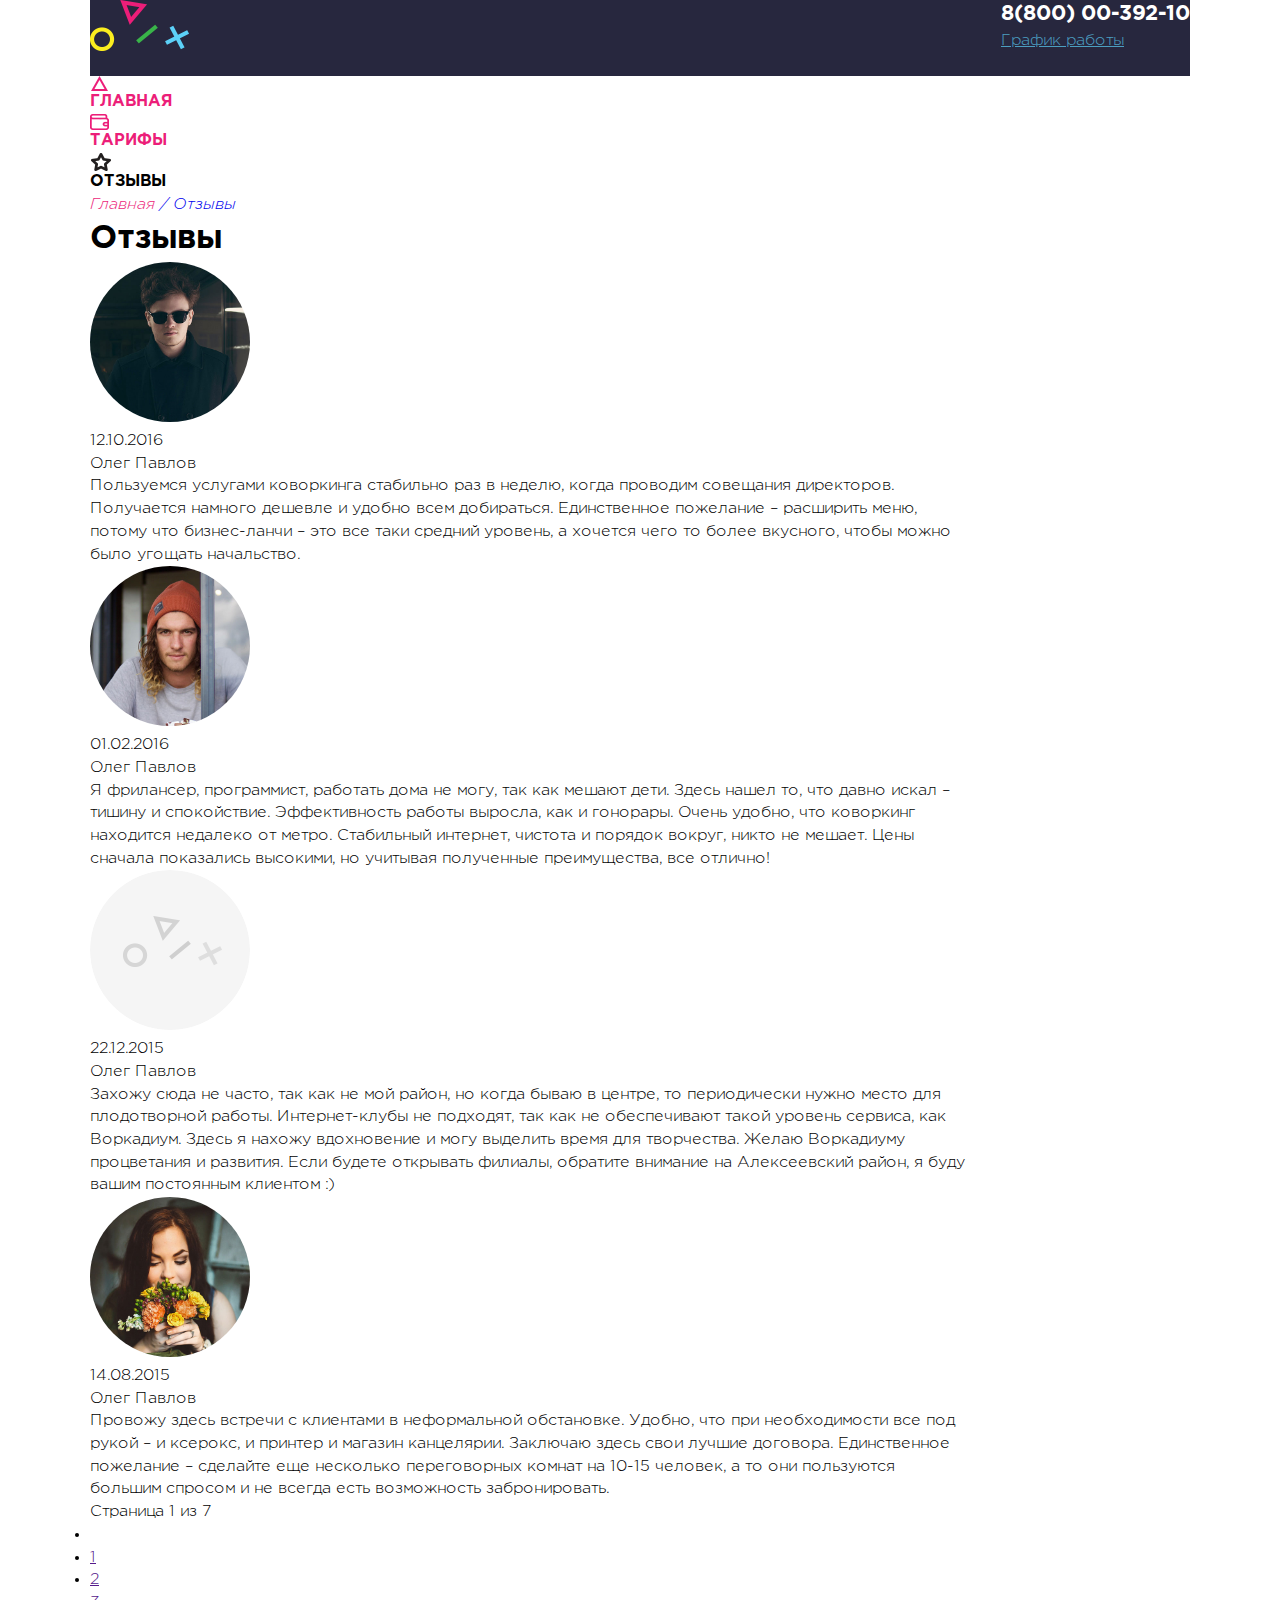
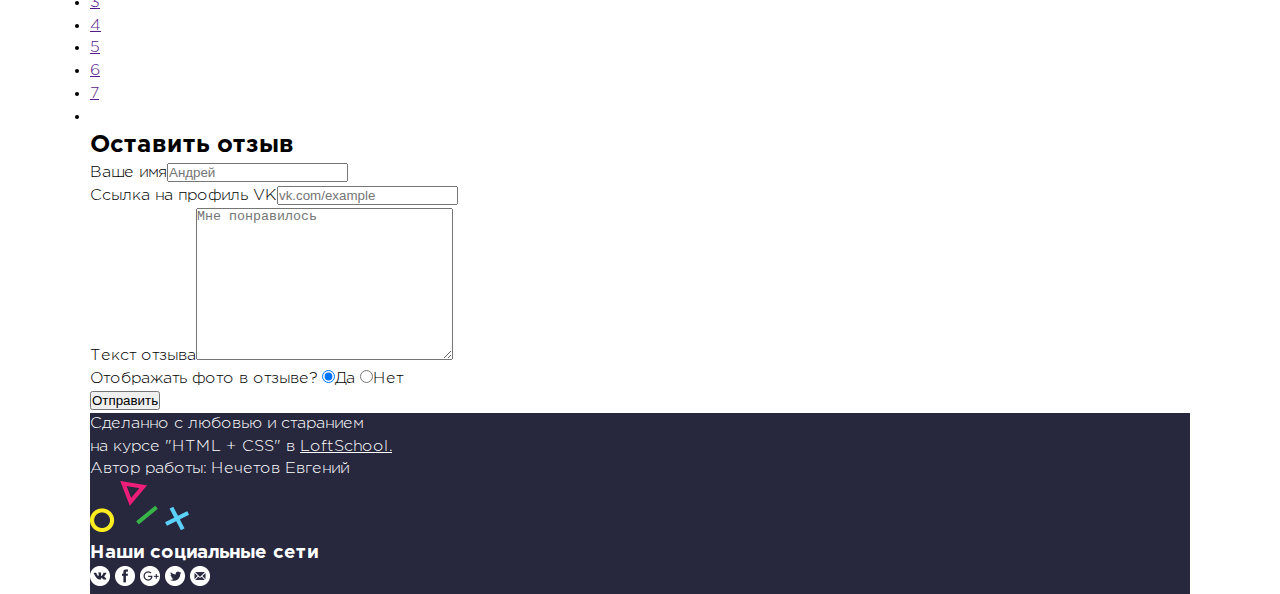
==== comments.html @ 78c0f63a "Editing big1" ====
<!DOCTYPE html>
<html lang="en">
<head>
    <meta charset="UTF-8">
    <title>Отзывы</title>
    <link rel="stylesheet" href="css/main.css">
</head>
<body>
    <div class="wrapper">

        <!-- header -->
        <header class="header">
            <div class="container">
                <img src="img/logo/logo_fig.png" alt="" class="logo">
                <div class="contacts">
                    <a href="tel:88000039210" class="contacts__phone">8(800) 00-392-10</a><br>
                    <a href="#" class="contacts__schedule">График работы</a>
                </div>
            </div>
        </header>
        <section class="page">
            <div class="container">

                <!-- menu -->
                <aside class="sidebar">
                    <nav class="menu">
                        <ul class="nav-menu">
                            <li class="nav-menu__item">
                                <a href="workadium.html" class="nav-menu__link">
                                    <div class="nav-menu__icon nav-menu__icon-main"></div>
                                    <div class="nav-menu__text">Главная</div>
                                </a>
                            </li>
                            <li class="nav-menu__item">
                                <a href="" class="nav-menu__link">
                                    <div class="nav-menu__icon nav-menu__icon-wallet"></div>
                                    <div class="nav-menu__text">Тарифы</div>
                                </a>
                            </li>
                            <li class="nav-menu__item">
                                <a href="comments.html" class="nav-menu__link">
                                    <div class="nav-menu__icon nav-menu__icon-feed activ"></div>
                                    <div class="nav-menu__text activ">Отзывы</div>
                                </a>
                            </li>
                        </ul>
                    </nav>
                </aside>

                <!-- main-page-content -->
                <main class="main-content">
                    <div class="main-content__other">
                        <ul class="main-content__nav">
                            <li class="main-content__list">
                                <a href="workadium.html" class="main-content__link activ">Главная</a>
                            </li>
                            <li class="main-content__list">
                                <a href="comments.html" class="main-content__link">/ Отзывы</a>
                            </li>
                        </ul>
                    </div>
                    <div class="main-content__user">
                        <h1 class="main-content__main">Отзывы</h1>
                        <ul class="main-content__user-nav">
                            <li class="main-content__user-list">
                                <div class="main-content__pic">
                                    <img src="img/feeds/user_1.jpg" alt="">
                                    <div class="main-content__text">
                                        <time datetime="2016-10-12">12.10.2016</time>
                                        <p class="user-name">Олег Павлов</p>
                                        <p class="text">Пользуемся услугами коворкинга стабильно раз в неделю, когда проводим совещания директоров. Получается намного дешевле и удобно всем добираться. Единственное пожелание – расширить меню, потому что бизнес-ланчи – это все таки средний уровень, а хочется чего то более вкусного, чтобы можно было угощать начальство.</p>
                                    </div>
                                </div>
                            </li>
                            <li class="main-content__user-list">
                                <div class="main-content__pic">
                                    <img src="img/feeds/user_2.jpg" alt="">
                                    <div class="main-content__text">
                                        <time datetime="2016-02-01">01.02.2016</time>
                                        <p class="user-name">Олег Павлов</p>
                                        <p class="text">Я фрилансер, программист, работать дома не могу, так как мешают дети. Здесь нашел то, что давно искал – тишину и спокойствие. Эффективность работы выросла, как и гонорары. Очень удобно, что коворкинг находится недалеко от метро. Стабильный интернет, чистота и порядок вокруг, никто не мешает. Цены сначала показались высокими, но учитывая полученные преимущества, все отлично!</p>
                                    </div>
                                </div>
                            </li>
                            <li class="main-content__user-list">
                                <div class="main-content__pic">
                                    <img src="img/feeds/user_no.png" alt="">
                                    <div class="main-content__text">
                                        <time datetime="2015-12-22">22.12.2015</time>
                                        <p class="user-name">Олег Павлов</p>
                                        <p class="text">Захожу сюда не часто, так как не мой район, но когда бываю в центре, то периодически нужно место для плодотворной работы. Интернет-клубы не подходят, так как не обеспечивают такой уровень сервиса, как Воркадиум. Здесь я нахожу вдохновение и могу выделить время для творчества. Желаю Воркадиуму процветания и развития. Если будете открывать филиалы, обратите внимание на Алексеевский район, я буду вашим постоянным клиентом :)</p>
                                    </div>
                                </div>
                            </li>
                            <li class="main-content__user-list">
                                <div class="main-content__pic">
                                    <img src="img/feeds/user_3.jpg" alt="">
                                    <div class="main-content__text">
                                        <time datetime="2015-08-14">14.08.2015</time>
                                        <p class="user-name">Олег Павлов</p>
                                        <p class="text">Провожу здесь встречи с клиентами в неформальной обстановке. Удобно, что при необходимости все под рукой – и ксерокс, и принтер и магазин канцелярии. Заключаю здесь свои лучшие договора. Единственное пожелание – сделайте еще несколько переговорных комнат на 10-15 человек, а то они пользуются большим спросом и не всегда есть возможность забронировать.</p>
                                    </div>
                                </div>
                            </li>
                        </ul>
                    </div>
                    <div class="main-pages">
                        <span class="main-pages__number">Страница 1 из 7</span>
                        <ul class="main-pages__nav">
                            <li class="main-pages__list">
                                <a class="main-pages__link" href=""></a>
                            </li>
                            <li>
                                <a class="main-pages__link" href="">1</a>
                            </li>
                            <li>
                                <a class="main-pages__link" href="">2</a>
                            </li>
                            <li>
                                <a class="main-pages__link" href="">3</a>
                            </li>
                            <li>
                                <a class="main-pages__link" href="">4</a>
                            </li>
                            <li>
                                <a class="main-pages__link" href="">5</a>
                            </li>
                            <li>
                                <a class="main-pages__link" href="">6</a>
                            </li>
                            <li>
                                <a class="main-pages__link" href="">7</a>
                            </li>
                            <li>
                                <a class="main-pages__link" href=""></a>
                            </li>
                        </ul>
                    </div>
                    <form class="form" action="" method="get">
                        <h2 class="form-review">Оставить отзыв</h2>
                        <div class="form-input">
                            <div class="form-name">
                                <label>Ваше имя<input class="input" type="text" name="name" value="" placeholder="Андрей" required=""></label>
                            </div>
                            <div class="form-link">
                                <label>Ссылка на профиль VK<input class="input" type="text" name="link" value="" placeholder="vk.com/example" required=""></label>
                            </div>
                        </div>


                        <label>Текст отзыва<textarea name="" id="" cols="30" rows="10" placeholder="Мне понравилось" required=""></textarea></label>
                        <div class="form-foto">
                            <span>Отображать фото в отзыве?</span>
                            <label><input type="radio" name="photo" value="1" checked=""><span class="label_radio">Да</span></label>
                            <label><input type="radio" name="photo" value="0"><span class="label_radio">Нет</span></label>
                        </div>
                        <button class="form-button" type="submit">Отправить</button>
                    </form>
                </main>
            </div>
        </section>
        <footer class="footer">
            <div class="container">
                <div class="footer-left">
                    Сделанно с любовью и старанием<br>
                    на курсе "HTML + CSS" в
                    <a href="https://loftschool.com/" class="footer-left__link">LoftSchool.</a><br>
                    Автор работы: <strong class="footer-left__autor">Нечетов Евгений</strong>
                </div>
                <div class="footer-logo">
                    <a href="" class="footer-logo__link">
                        <img src="img/logo/logo_fig.png" alt="" class="logo">
                    </a>
                </div>
                <div class="footer-right">
                    <h3 class="footer-right__social">Наши социальные сети</h3>
                    <ul class="footer-right__menu">
                        <li class="footer-right__link">
                            <img src="img/icons/vk.png" alt="">
                        </li>
                        <li class="footer-right__link">
                            <img src="img/icons/facebook.png" alt="">
                        </li>
                        <li class="footer-right__link">
                            <img src="img/icons/google.png" alt="">
                        </li>
                        <li class="footer-right__link">
                            <img src="img/icons/twitter.png" alt="">
                        </li>
                        <li class="footer-right__link">
                            <img src="img/icons/mail.png" alt="">
                        </li>
                    </ul>
                </div>
            </div>
        </footer>

    </div>
</body>
</html>
---- css/main.css ----
@font-face {
  font-family: 'Gotham';
  src: url('../fonts/GothamPro-Bold.woff') format('woff');
  font-weight: bold;
  font-style: normal;
}

@font-face {
  font-family: 'Gotham';
  src: url('../fonts/GothamPro-Light.woff') format('woff');
  font-weight: 300;
  font-style: normal;
}

@font-face {
  font-family: 'Gotham';
  src: url('../fonts/GothamPro-LightItalic.woff') format('woff');
  font-weight: 300;
  font-style: italic;
}

* {
  margin: 0;
  padding: 0;
}

body {
  font-family: 'Gotham';
  font-weight: 300;
  line-height: 1.42;
}

.clearfix::after {
    content: "";
    display: table;
    clear: both;
}

.wrapper {
  position: relative;
}

.container {
    width: 1100px;
    margin: 0 auto;
}

/*index.html*/
.wrapper-intro {
  background: url('../img/bg/bg-main.jpg') no-repeat;
  background-size: cover;
  position:fixed;
  top:0;
  left:0; 
  width:100%;
  height:100%;
}

.wrapper-intro__logo {
  width: 200px;
  height: 130px;
  padding-top: 350px;
  margin: 0 auto;
  text-align: center;
}

.wrapper-intro__button {
  text-align: center;
	width: 200px;
	margin: 0 auto;
}

.wrapper-intro__link {
  position: relative;
	top: 30px;
	display:block;
  padding-top: 15px;
	width: 182px;
	height: 30px;
	border: 5px solid #ec1e79;
	margin: 0px auto;
	font-weight: bold;
	font-size: 14px;
  text-decoration: none;
	text-transform: uppercase;
	color: #ec1e79;
}

.wrapper-intro__link:hover {
  background-color: #ec1e79;
	color: white;
}

/*Main page*/

/*header*/

.header {
    width: 1100px;
    height: 76px;
    margin: 0 auto;
    background: #27273e;
}

.contacts {
    float: right;
}

.contacts__phone {
    font-weight: bold;
    color: white;
    font-size: 21px;
    text-decoration: none;
}

.contacts__schedule {
  color: #5dd1f8;
  opacity: .7;
}

/*main*/

/****Sidebar****/

.sidebar {
  width: 200px;
}

.nav-menu {
  list-style: none;
}

.nav-menu__link {
  text-decoration: none;
}

.nav-menu__link:hover .nav-menu__icon-main {
  background-image: url('../img/icons/main_icon_black.png');
}

.nav-menu__link:hover .nav-menu__icon-wallet {
  background-image: url('../img/icons/wallet_icon_black.png');
}

.nav-menu__link:hover .nav-menu__icon-feed {
  background-image: url('../img/icons/feed_icon_black.png');
}

.nav-menu__icon-main {
  background: url('../img/icons/main_icon_red.png') 50% 50% no-repeat;
  width: 18px;
  height: 15px;
}

.nav-menu__icon-wallet {
  background: url('../img/icons/wallet_icon_red.png') 50% 50% no-repeat;
  width: 19px;
  height: 16px;
}

.nav-menu__icon-feed {
  background: url('../img/icons/feed_icon_red.png') 50% 50% no-repeat;
  width: 21px;
  height: 19px;
}

.nav-menu__icon-main.activ {
  background: url('../img/icons/main_icon_black.png') 50% 50% no-repeat;
  width: 18px;
  height: 15px;
}

.nav-menu__icon-feed.activ {
  background: url('../img/icons/feed_icon_black.png') 50% 50% no-repeat;
  width: 21px;
  height: 19px;
}

.nav-menu__link:hover .nav-menu__text {
  color: #221f1f;
}


.nav-menu__text {
  color: #ec1e79;
  text-transform: uppercase;
  font-weight: bold;
}

.activ {
  color: black;
}

/*main content*/

.main-content {
  width: 880px;
}

.page-image {
  display: inline-block;
  position: relative;
  width: 878px;
  height: 354px;
  background: url('../img/bg/bg1.jpg');
  transition: all .5s;
}

.page-image:before {
  content: '';
  display: block;      
  position: absolute;
  top:0;
  left:0;
  right:0;
  bottom: 0;
  background: url('../img/bg/bg1.jpg');
  opacity: 0;
  transition: all .5s;
}

.page--luminosity {
  background-color: #5dd1f8;
  background-blend-mode: luminosity;
  }

.page--before:hover:before {
  opacity: 1;
  }

/*footer*/

.footer {
    height: 100%;
    width: 1100px;
    margin: 0 auto;
    background: #27273e;
    color: #ffffff;
}

.footer-left__link {
    color: #ffffff;
}

.footer-right__link {
  display: inline;
}


/*Comments page*/

.main-content__list {
  display: inline;
}

.main-content__link {
  text-decoration: none;
  font-style: italic;
}

.main-content__link.activ {
  color: #ec1e79;
}

.main-content__pic > img {
  width: 160px;
  height: 160px;
  border-radius: 50%;
  overflow: hidden;
}

.text-input:focus {
  border: 2px solid red;
  outline: none;
}

.main-content__user-list {
  list-style: none;
}

.main-pages__nav {
  display: inline;
}
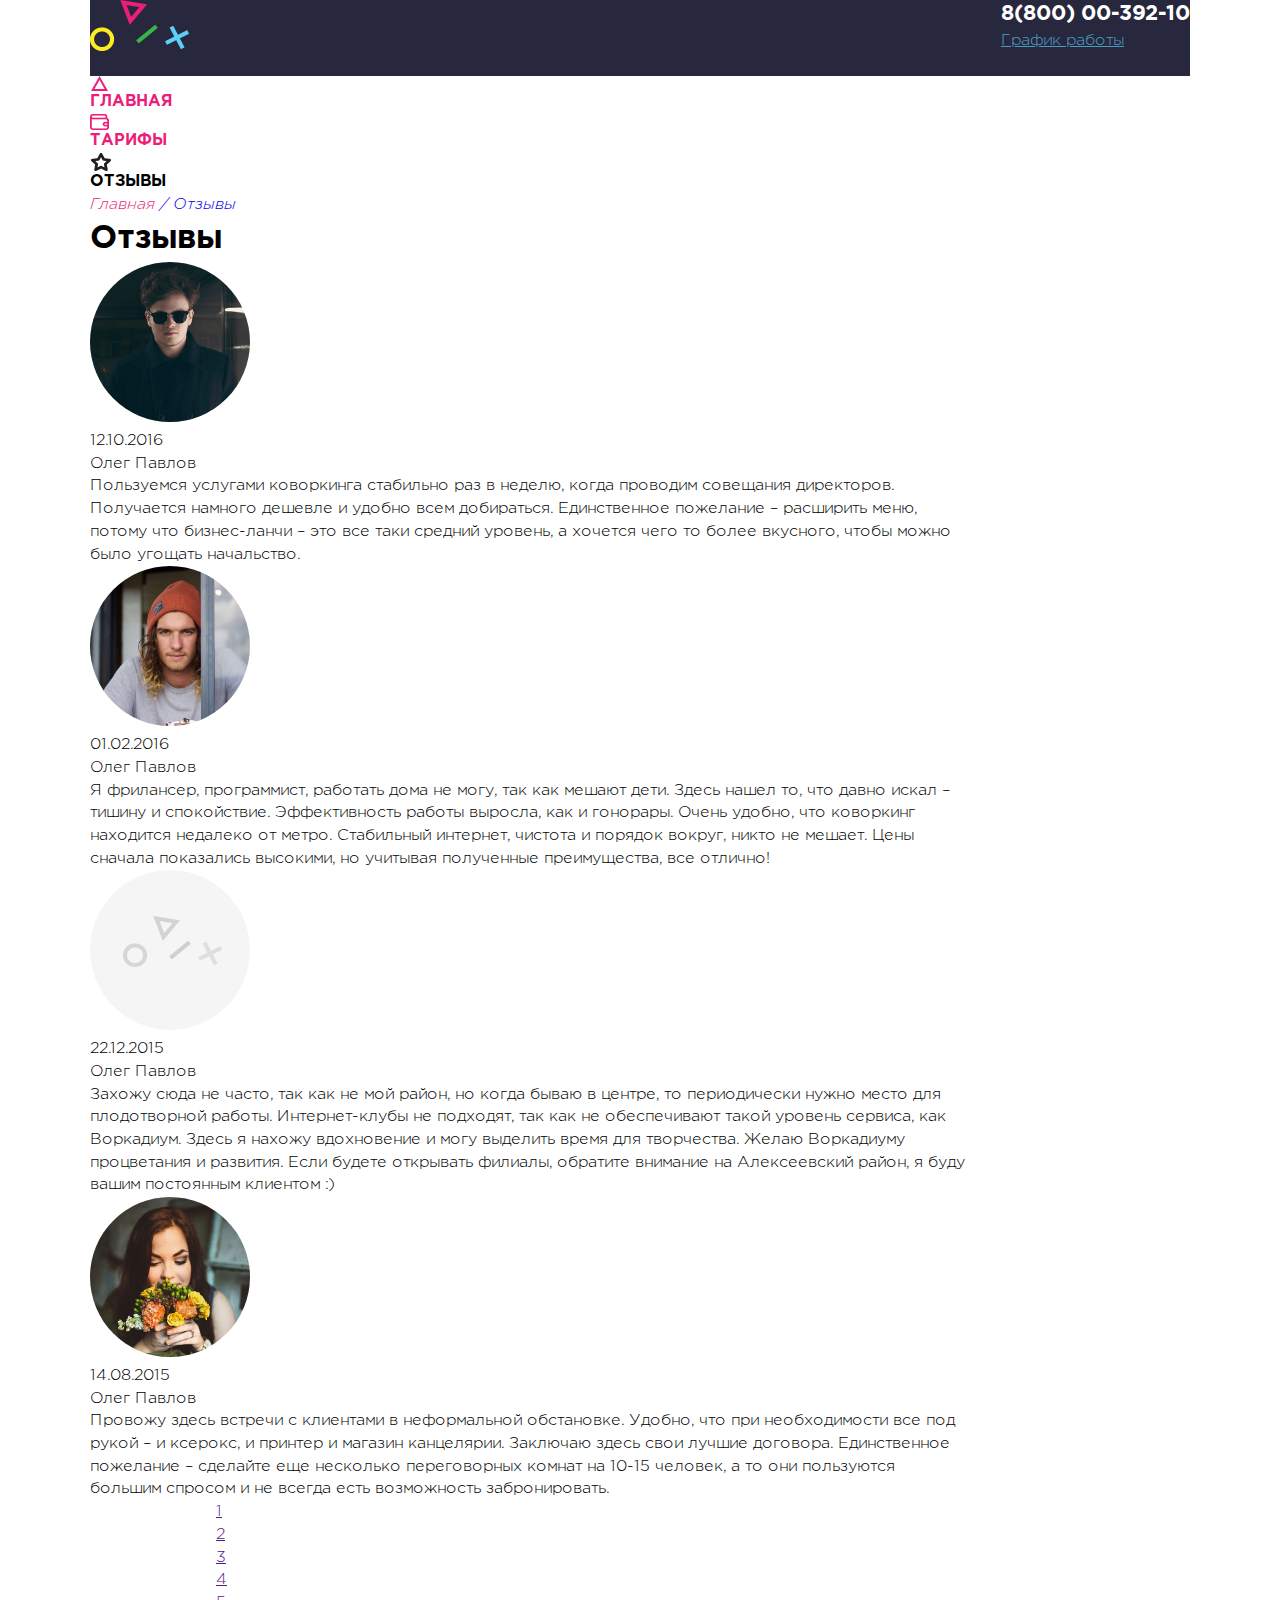
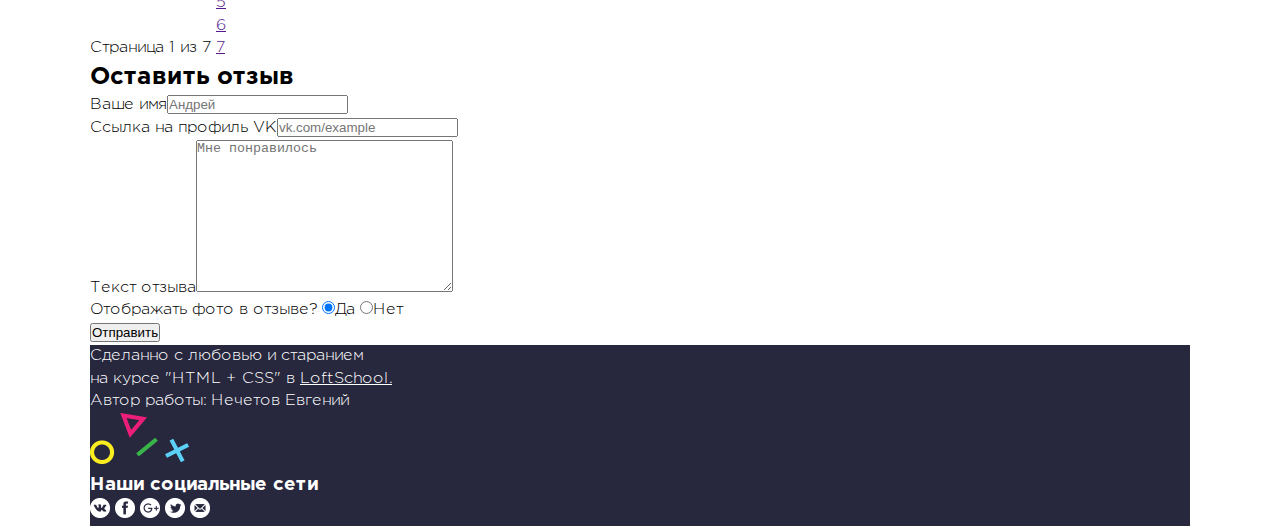
==== commit ea634f7a: "Editing big2" ====
--- a/comments.html
+++ b/comments.html
@@ -171,24 +171,34 @@
                     <a href="" class="footer-logo__link">
                         <img src="img/logo/logo_fig.png" alt="" class="logo">
                     </a>
-                </div>
+                </div> 
                 <div class="footer-right">
                     <h3 class="footer-right__social">Наши социальные сети</h3>
                     <ul class="footer-right__menu">
                         <li class="footer-right__link">
-                            <img src="img/icons/vk.png" alt="">
-                        </li>
-                        <li class="footer-right__link">
-                            <img src="img/icons/facebook.png" alt="">
-                        </li>
-                        <li class="footer-right__link">
-                            <img src="img/icons/google.png" alt="">
-                        </li>
-                        <li class="footer-right__link">
-                            <img src="img/icons/twitter.png" alt="">
-                        </li>
-                        <li class="footer-right__link">
-                            <img src="img/icons/mail.png" alt="">
+                            <a href="" class="footer-social__link">
+                                <div class="footer-social__icon footer-right__vk"></div>
+                            </a>
+                        </li>
+                        <li class="footer-right__link">
+                            <a href="" class="footer-social__link">
+                                <div class="footer-social__icon footer-right__facebook"></div>
+                            </a>
+                        </li>
+                        <li class="footer-right__link">
+                            <a href="" class="footer-social__link">
+                                <div  class="footer-social__icon footer-right__google"></div>
+                            </a>
+                        </li>
+                        <li class="footer-right__link">
+                            <a href="" class="footer-social__link">
+                                <div class="footer-social__icon footer-right__twitter"></div>
+                            </a>
+                        </li>
+                        <li class="footer-right__link">
+                            <a href="" class="footer-social__link">
+                                <div class="footer-social__icon footer-right__mail"></div>
+                            </a>
                         </li>
                     </ul>
                 </div>
--- a/css/main.css
+++ b/css/main.css
@@ -231,20 +231,76 @@
 /*footer*/
 
 .footer {
-    height: 100%;
-    width: 1100px;
-    margin: 0 auto;
-    background: #27273e;
-    color: #ffffff;
+  height: 100%;
+  width: 1100px;
+  margin: 0 auto;
+  background: #27273e;
+  color: #ffffff;
+}
+
+.footer-right__menu {
+  list-style: none;
 }
 
 .footer-left__link {
-    color: #ffffff;
+  color: #ffffff;
 }
 
 .footer-right__link {
+  display: inline-block;
+}
+
+.footer-social__link {
   display: inline;
 }
+
+.footer-social__icon {
+  background-position: 50% 50%;
+	background-repeat: no-repeat;
+	width: 20px;
+	height: 20px;
+}
+
+.footer-right__vk {
+  background: url('../img/icons/vk.png');
+}
+
+.footer-right__facebook {
+  background: url('../img/icons/facebook.png');
+}
+
+.footer-right__google {
+  background: url('../img/icons/google.png');
+}
+
+.footer-right__twitter {
+  background: url('../img/icons/twitter.png');
+}
+
+.footer-right__mail {
+  background: url('../img/icons/mail.png');
+}
+
+.footer-right__vk:hover.footer-social__icon {
+  background-image: url('../img/icons/vk_red.png');
+}
+
+.footer-right__facebook:hover.footer-social__icon {
+  background-image: url('../img/icons/facebook_red.png');
+}
+
+.footer-right__google:hover.footer-social__icon {
+  background-image: url('../img/icons/google_red.png');
+}
+
+.footer-right__twitter:hover.footer-social__icon {
+  background-image: url('../img/icons/twitter_red.png');
+}
+
+.footer-right__mail:hover.footer-social__icon {
+  background-image: url('../img/icons/mail_red.png');
+}
+
 
 
 /*Comments page*/
@@ -278,6 +334,16 @@
   list-style: none;
 }
 
+.main-pages__number {
+  display: inline-block;
+}
+
 .main-pages__nav {
+  list-style: none;
+  display: inline-block;
+}
+
+.main-pages__list {
   display: inline;
 }
+
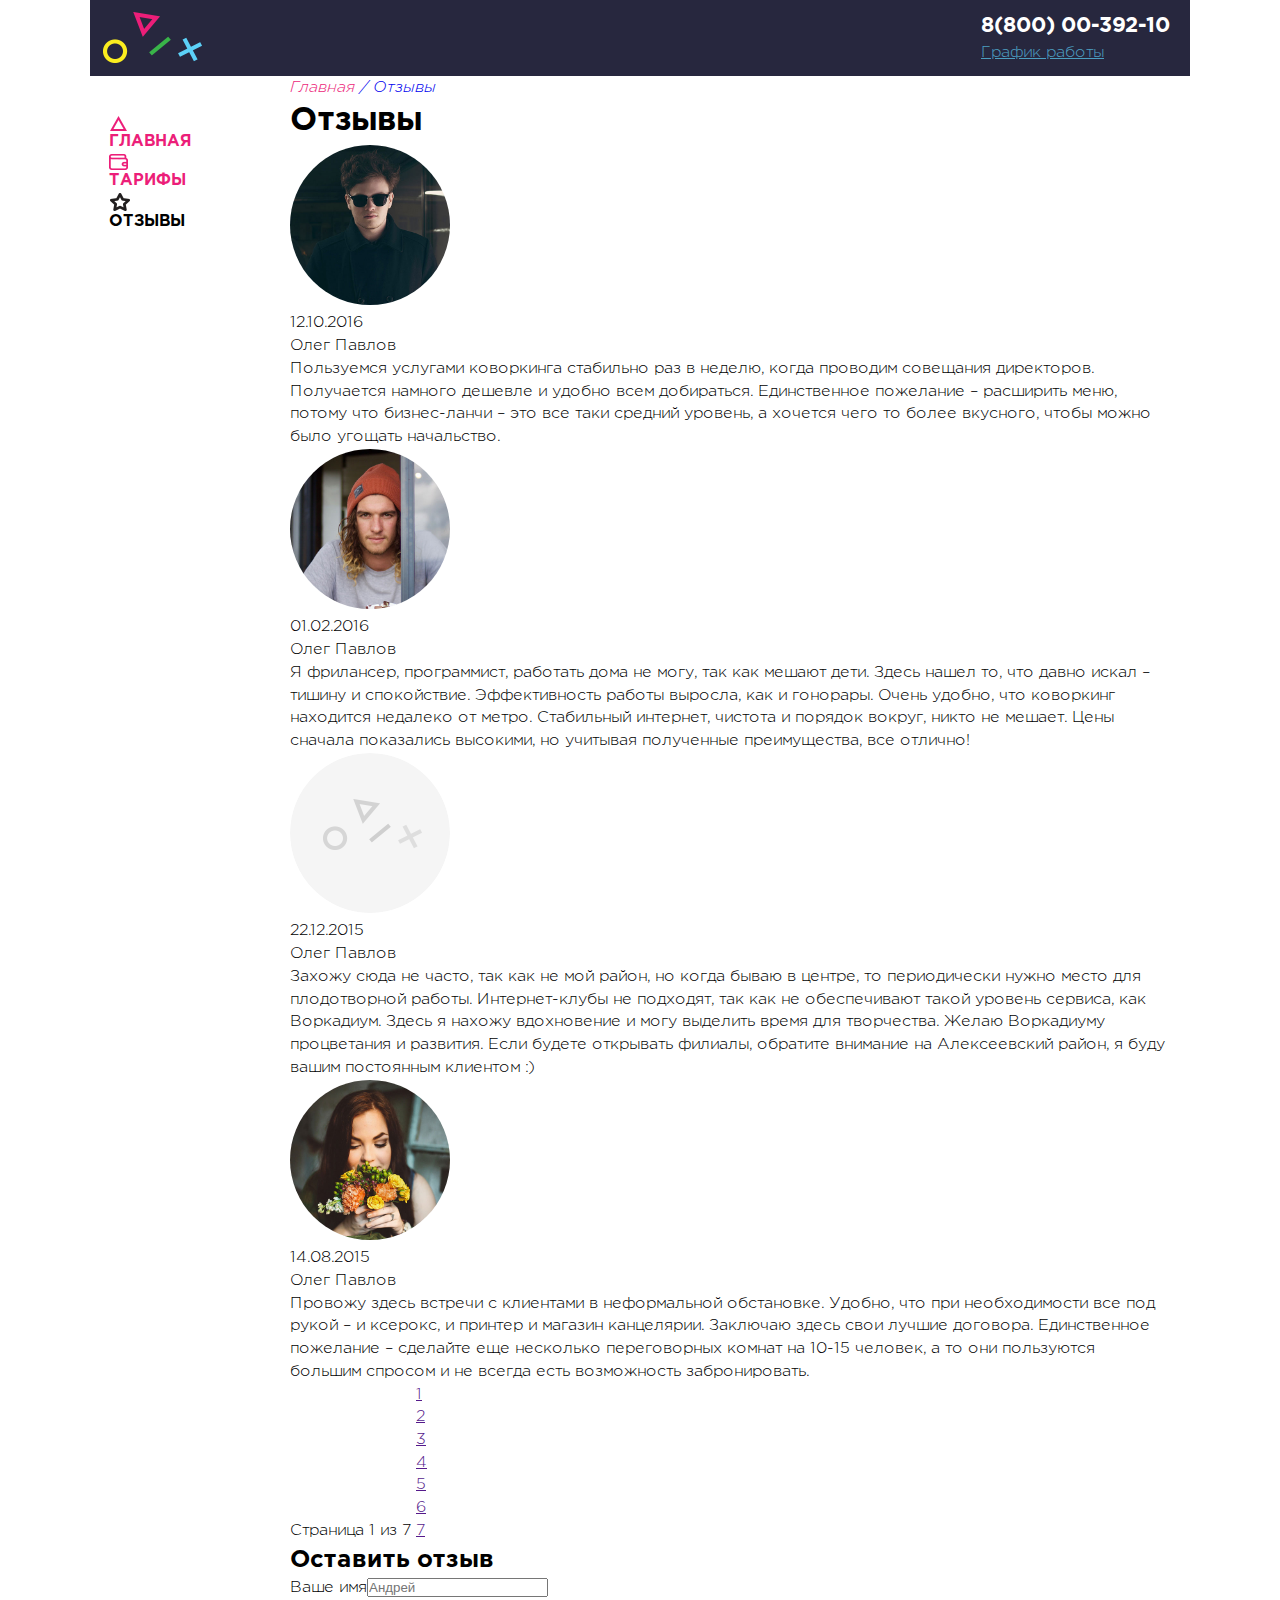
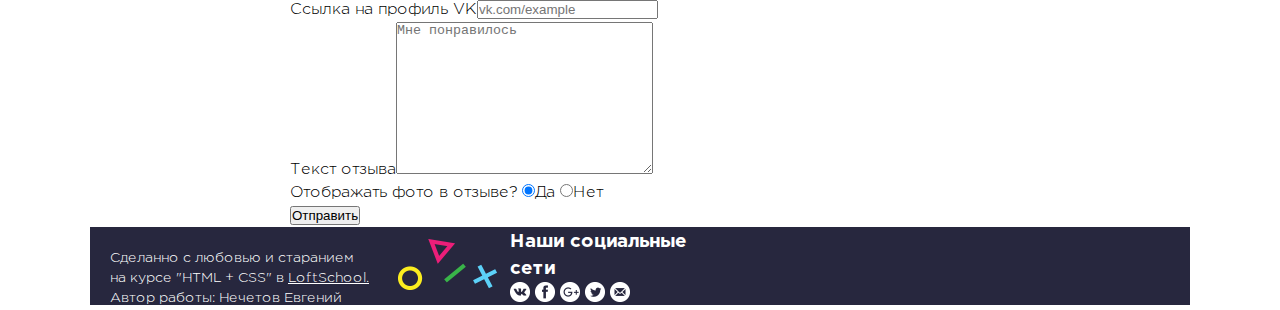
==== commit dfa08970: "Editing big3" ====
--- a/comments.html
+++ b/comments.html
@@ -9,7 +9,7 @@
     <div class="wrapper">
 
         <!-- header -->
-        <header class="header">
+        <header class="header clearfix">
             <div class="container">
                 <img src="img/logo/logo_fig.png" alt="" class="logo">
                 <div class="contacts">
@@ -18,7 +18,7 @@
                 </div>
             </div>
         </header>
-        <section class="page">
+        <section class="page clearfix">
             <div class="container">
 
                 <!-- menu -->
@@ -159,7 +159,7 @@
                 </main>
             </div>
         </section>
-        <footer class="footer">
+        <footer class="footer clerfix">
             <div class="container">
                 <div class="footer-left">
                     Сделанно с любовью и старанием<br>
--- a/css/main.css
+++ b/css/main.css
@@ -102,6 +102,14 @@
     background: #27273e;
 }
 
+.logo {
+  margin: 12px 13px 12px 13px;
+}
+
+.contacts {
+  margin: 12px 20px 12px 20px;
+}
+
 .contacts {
     float: right;
 }
@@ -123,7 +131,10 @@
 /****Sidebar****/
 
 .sidebar {
-  width: 200px;
+  width: 150px;
+  float: left;
+  margin-left: 19px;
+  margin-top: 40px;
 }
 
 .nav-menu {
@@ -195,6 +206,8 @@
 
 .main-content {
   width: 880px;
+  float: right;
+  margin-right: 20px;
 }
 
 .page-image {
@@ -224,18 +237,55 @@
   background-blend-mode: luminosity;
   }
 
+.page-text {
+  width: 700px;
+}
+
+.page-text__list {
+  padding-left: 35px;
+}
+
 .page--before:hover:before {
   opacity: 1;
   }
 
+/*---Partners---*/
+
+.partners {
+  display: inline-block;
+}
+
+.partners__item {
+  list-style: none;
+  display: inline-block;
+  width: 230px;
+}
+
 /*footer*/
 
 .footer {
-  height: 100%;
+  height: 78px;
   width: 1100px;
   margin: 0 auto;
   background: #27273e;
   color: #ffffff;
+}
+
+.footer-left {
+  width: 270px;
+  display: inline-block;
+  font-size: 14px;
+  margin-left: 20px;
+}
+
+.footer-logo {
+  width: 120px;
+  display: inline-block;
+}
+
+.footer-right {
+  width: 200px;
+  display: inline-block;
 }
 
 .footer-right__menu {
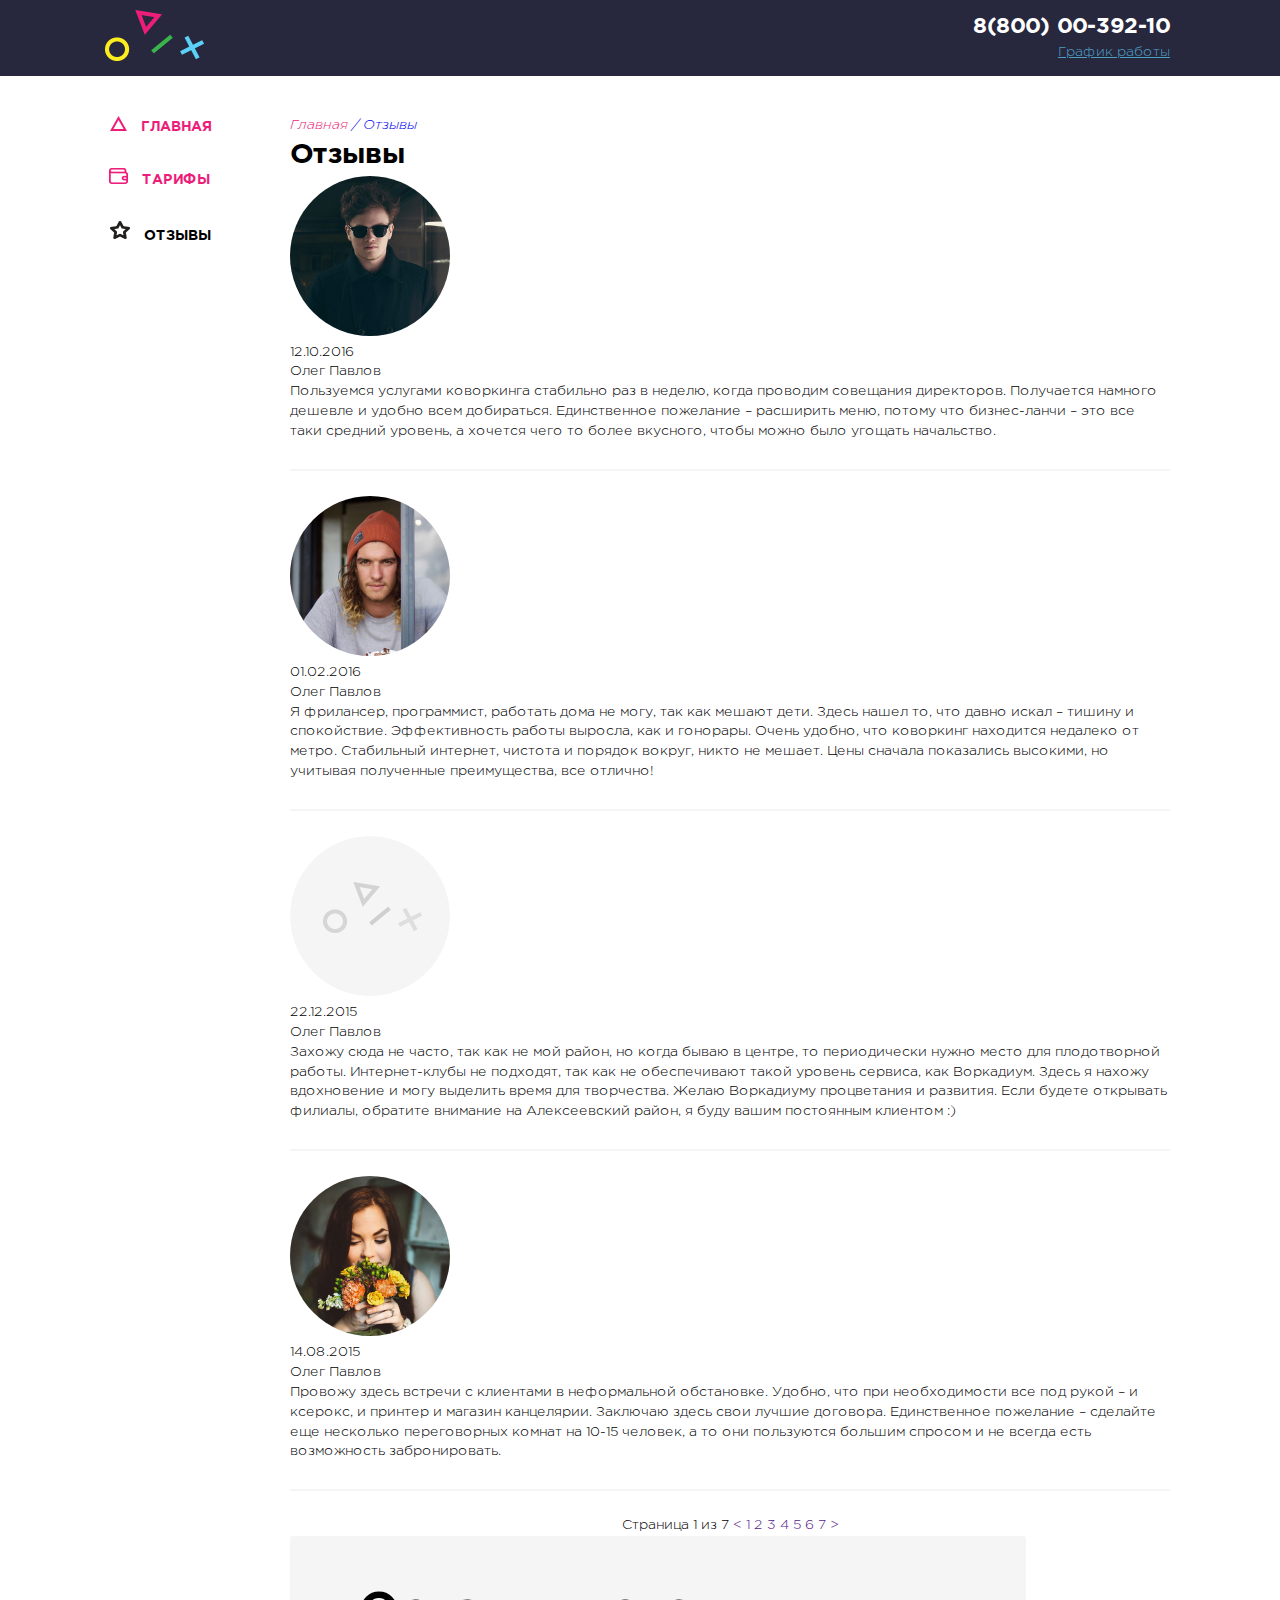
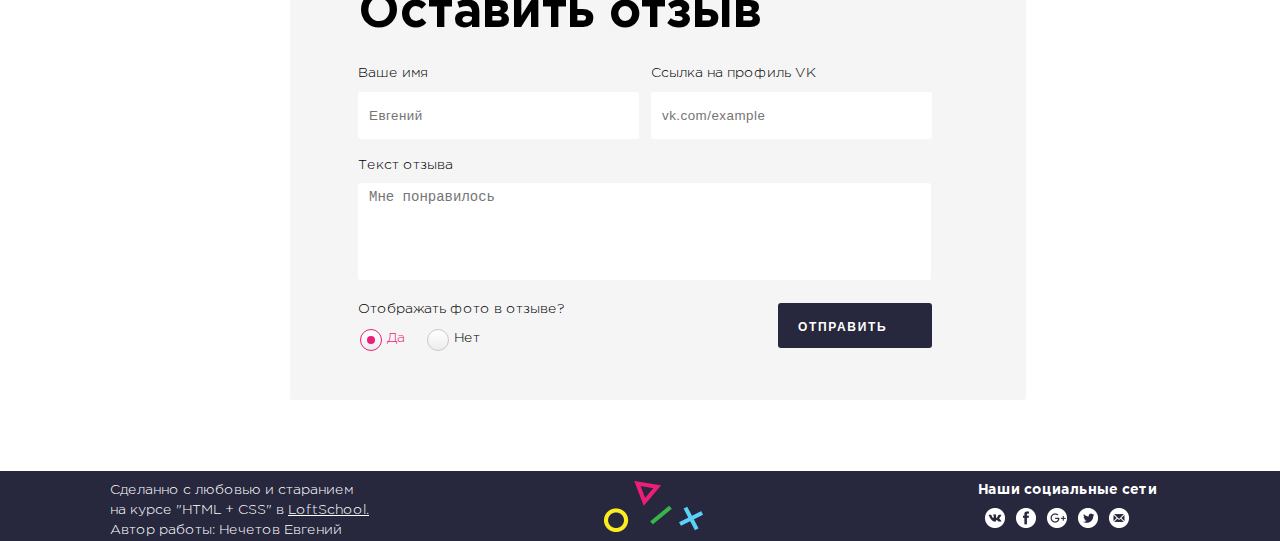
==== commit c0f35f18: "Editing big4" ====
--- a/comments.html
+++ b/comments.html
@@ -9,17 +9,21 @@
     <div class="wrapper">
 
         <!-- header -->
-        <header class="header clearfix">
-            <div class="container">
-                <img src="img/logo/logo_fig.png" alt="" class="logo">
-                <div class="contacts">
-                    <a href="tel:88000039210" class="contacts__phone">8(800) 00-392-10</a><br>
-                    <a href="#" class="contacts__schedule">График работы</a>
+        <header class="header">
+            <div class="container clearfix">
+                <div class="header-logo">
+                    <a class="header-link" href="workadium.html">
+                        <img class="header-image" src="img/logo/logo_fig.png" alt="">
+                    </a>
+                </div>
+                <div class="header-contacts">
+                    <a href="tel:88000039210" class="header__phone">8(800) 00-392-10</a>
+                    <a href="#" class="header__schedule">График работы</a>
                 </div>
             </div>
         </header>
-        <section class="page clearfix">
-            <div class="container">
+        <section class="page">
+            <div class="container clearfix">
 
                 <!-- menu -->
                 <aside class="sidebar">
@@ -48,7 +52,7 @@
                 </aside>
 
                 <!-- main-page-content -->
-                <main class="main-content">
+                <main class="main-content main-comments">
                     <div class="main-content__other">
                         <ul class="main-content__nav">
                             <li class="main-content__list">
@@ -62,44 +66,36 @@
                     <div class="main-content__user">
                         <h1 class="main-content__main">Отзывы</h1>
                         <ul class="main-content__user-nav">
+                            <li class="main-content__user-list">                                
+                                <img src="img/feeds/user_1.jpg" alt="" class="main-content__pic">
+                                <div class="main-content__text">
+                                    <time datetime="2016-10-12">12.10.2016</time>
+                                    <p class="user-name">Олег Павлов</p>
+                                    <p class="text">Пользуемся услугами коворкинга стабильно раз в неделю, когда проводим совещания директоров. Получается намного дешевле и удобно всем добираться. Единственное пожелание – расширить меню, потому что бизнес-ланчи – это все таки средний уровень, а хочется чего то более вкусного, чтобы можно было угощать начальство.</p>
+                                </div>                                
+                            </li>
                             <li class="main-content__user-list">
-                                <div class="main-content__pic">
-                                    <img src="img/feeds/user_1.jpg" alt="">
-                                    <div class="main-content__text">
-                                        <time datetime="2016-10-12">12.10.2016</time>
-                                        <p class="user-name">Олег Павлов</p>
-                                        <p class="text">Пользуемся услугами коворкинга стабильно раз в неделю, когда проводим совещания директоров. Получается намного дешевле и удобно всем добираться. Единственное пожелание – расширить меню, потому что бизнес-ланчи – это все таки средний уровень, а хочется чего то более вкусного, чтобы можно было угощать начальство.</p>
-                                    </div>
+                                <img src="img/feeds/user_2.jpg" alt="" class="main-content__pic">
+                                <div class="main-content__text">
+                                    <time datetime="2016-02-01">01.02.2016</time>
+                                    <p class="user-name">Олег Павлов</p>
+                                    <p class="text">Я фрилансер, программист, работать дома не могу, так как мешают дети. Здесь нашел то, что давно искал – тишину и спокойствие. Эффективность работы выросла, как и гонорары. Очень удобно, что коворкинг находится недалеко от метро. Стабильный интернет, чистота и порядок вокруг, никто не мешает. Цены сначала показались высокими, но учитывая полученные преимущества, все отлично!</p>
                                 </div>
                             </li>
                             <li class="main-content__user-list">
-                                <div class="main-content__pic">
-                                    <img src="img/feeds/user_2.jpg" alt="">
-                                    <div class="main-content__text">
-                                        <time datetime="2016-02-01">01.02.2016</time>
-                                        <p class="user-name">Олег Павлов</p>
-                                        <p class="text">Я фрилансер, программист, работать дома не могу, так как мешают дети. Здесь нашел то, что давно искал – тишину и спокойствие. Эффективность работы выросла, как и гонорары. Очень удобно, что коворкинг находится недалеко от метро. Стабильный интернет, чистота и порядок вокруг, никто не мешает. Цены сначала показались высокими, но учитывая полученные преимущества, все отлично!</p>
-                                    </div>
+                                <img src="img/feeds/user_no.png" alt="" class="main-content__pic">
+                                <div class="main-content__text">
+                                    <time datetime="2015-12-22">22.12.2015</time>
+                                    <p class="user-name">Олег Павлов</p>
+                                    <p class="text">Захожу сюда не часто, так как не мой район, но когда бываю в центре, то периодически нужно место для плодотворной работы. Интернет-клубы не подходят, так как не обеспечивают такой уровень сервиса, как Воркадиум. Здесь я нахожу вдохновение и могу выделить время для творчества. Желаю Воркадиуму процветания и развития. Если будете открывать филиалы, обратите внимание на Алексеевский район, я буду вашим постоянным клиентом :)</p>
                                 </div>
                             </li>
                             <li class="main-content__user-list">
-                                <div class="main-content__pic">
-                                    <img src="img/feeds/user_no.png" alt="">
-                                    <div class="main-content__text">
-                                        <time datetime="2015-12-22">22.12.2015</time>
-                                        <p class="user-name">Олег Павлов</p>
-                                        <p class="text">Захожу сюда не часто, так как не мой район, но когда бываю в центре, то периодически нужно место для плодотворной работы. Интернет-клубы не подходят, так как не обеспечивают такой уровень сервиса, как Воркадиум. Здесь я нахожу вдохновение и могу выделить время для творчества. Желаю Воркадиуму процветания и развития. Если будете открывать филиалы, обратите внимание на Алексеевский район, я буду вашим постоянным клиентом :)</p>
-                                    </div>
-                                </div>
-                            </li>
-                            <li class="main-content__user-list">
-                                <div class="main-content__pic">
-                                    <img src="img/feeds/user_3.jpg" alt="">
-                                    <div class="main-content__text">
-                                        <time datetime="2015-08-14">14.08.2015</time>
-                                        <p class="user-name">Олег Павлов</p>
-                                        <p class="text">Провожу здесь встречи с клиентами в неформальной обстановке. Удобно, что при необходимости все под рукой – и ксерокс, и принтер и магазин канцелярии. Заключаю здесь свои лучшие договора. Единственное пожелание – сделайте еще несколько переговорных комнат на 10-15 человек, а то они пользуются большим спросом и не всегда есть возможность забронировать.</p>
-                                    </div>
+                                <img src="img/feeds/user_3.jpg" alt="" class="main-content__pic">
+                                <div class="main-content__text">
+                                    <time datetime="2015-08-14">14.08.2015</time>
+                                    <p class="user-name">Олег Павлов</p>
+                                    <p class="text">Провожу здесь встречи с клиентами в неформальной обстановке. Удобно, что при необходимости все под рукой – и ксерокс, и принтер и магазин канцелярии. Заключаю здесь свои лучшие договора. Единственное пожелание – сделайте еще несколько переговорных комнат на 10-15 человек, а то они пользуются большим спросом и не всегда есть возможность забронировать.</p>
                                 </div>
                             </li>
                         </ul>
@@ -108,59 +104,85 @@
                         <span class="main-pages__number">Страница 1 из 7</span>
                         <ul class="main-pages__nav">
                             <li class="main-pages__list">
-                                <a class="main-pages__link" href=""></a>
-                            </li>
-                            <li>
+                                <a class="main-pages__link" href=""><</a>
+                            </li>
+                            <li class="main-pages__list">
                                 <a class="main-pages__link" href="">1</a>
                             </li>
-                            <li>
+                            <li class="main-pages__list">
                                 <a class="main-pages__link" href="">2</a>
                             </li>
-                            <li>
+                            <li class="main-pages__list">
                                 <a class="main-pages__link" href="">3</a>
                             </li>
-                            <li>
+                            <li class="main-pages__list">
                                 <a class="main-pages__link" href="">4</a>
                             </li>
-                            <li>
+                            <li class="main-pages__list">
                                 <a class="main-pages__link" href="">5</a>
                             </li>
-                            <li>
+                            <li class="main-pages__list">
                                 <a class="main-pages__link" href="">6</a>
                             </li>
-                            <li>
+                            <li class="main-pages__list">
                                 <a class="main-pages__link" href="">7</a>
                             </li>
-                            <li>
-                                <a class="main-pages__link" href=""></a>
-                            </li>
-                        </ul>
-                    </div>
-                    <form class="form" action="" method="get">
-                        <h2 class="form-review">Оставить отзыв</h2>
-                        <div class="form-input">
-                            <div class="form-name">
-                                <label>Ваше имя<input class="input" type="text" name="name" value="" placeholder="Андрей" required=""></label>
+                            <li class="main-pages__list">
+                                <a class="main-pages__link" href="">></a>
+                            </li>
+                        </ul>
+                    </div>
+                    <div class="form">
+                        <h2 class="form__title">Оставить отзыв</h2>
+                        <form class="form__fields" action="" method="post">
+                            <div class="form__row clearfix">
+                                <label class="form__cell">
+                                    <div class="form__title-text">Ваше имя</div>
+                                    <input type="text" class="form__input" placeholder="Евгений" name="name">
+                                </label>
+                                <label class="form__cell">
+                                    <div class="form__title-text">Ссылка на профиль VK</div>
+                                    <input type="text" class="form__input" placeholder="vk.com/example" name="name">
+                                </label>
                             </div>
-                            <div class="form-link">
-                                <label>Ссылка на профиль VK<input class="input" type="text" name="link" value="" placeholder="vk.com/example" required=""></label>
+                            <div class="form__row">
+                                <label class="form__label-textarea">
+                                    <div class="form__title-text">Текст отзыва</div>
+                                    <textarea name="comment" class="form__comment" placeholder="Мне понравилось"></textarea>
+                                </label>
                             </div>
-                        </div>
-
-
-                        <label>Текст отзыва<textarea name="" id="" cols="30" rows="10" placeholder="Мне понравилось" required=""></textarea></label>
-                        <div class="form-foto">
-                            <span>Отображать фото в отзыве?</span>
-                            <label><input type="radio" name="photo" value="1" checked=""><span class="label_radio">Да</span></label>
-                            <label><input type="radio" name="photo" value="0"><span class="label_radio">Нет</span></label>
-                        </div>
-                        <button class="form-button" type="submit">Отправить</button>
-                    </form>
+                            <div class="form__button clearfix">
+                                <div class="form__controls">
+                                    <div class="form__controls-title">
+                                        Отображать фото в отзыве?
+                                    </div>
+                                    <div class="form__controls-radio">
+                                        <label class="form__radio">
+                                            <input class="form__radio-btn" type="radio" name="photo" checked="">
+                                            <div class="form__radio_fake"></div>
+                                            <div class="form__radio-title">Да</div>
+                                        </label>
+                                        <label class="form__radio">
+                                            <input class="form__radio-btn" type="radio" name="photo">
+                                            <div class="form__radio_fake"></div>
+                                            <div class="form__radio-title">Нет</div>
+                                        </label>
+                                    </div>
+                                </div>
+                                <div class="form__button-right">
+                                    <button class="form__btn text_bold">
+                                        <div class="btn__text">Отправить</div>
+                                        <div class="btn__img btn__img_position "></div>
+                                    </button>
+                                </div>
+                            </div>
+                        </form>
+                    </div>
                 </main>
             </div>
         </section>
-        <footer class="footer clerfix">
-            <div class="container">
+        <footer class="footer">
+            <div class="container clearfix">
                 <div class="footer-left">
                     Сделанно с любовью и старанием<br>
                     на курсе "HTML + CSS" в
@@ -173,7 +195,7 @@
                     </a>
                 </div> 
                 <div class="footer-right">
-                    <h3 class="footer-right__social">Наши социальные сети</h3>
+                    <div class="footer-right__social">Наши социальные сети</div>
                     <ul class="footer-right__menu">
                         <li class="footer-right__link">
                             <a href="" class="footer-social__link">
@@ -204,7 +226,6 @@
                 </div>
             </div>
         </footer>
-
     </div>
 </body>
 </html>
--- a/css/main.css
+++ b/css/main.css
@@ -28,6 +28,7 @@
   font-family: 'Gotham';
   font-weight: 300;
   line-height: 1.42;
+  font-size: 14px;
 }
 
 .clearfix::after {
@@ -91,47 +92,51 @@
 	color: white;
 }
 
-/*Main page*/
-
-/*header*/
+/***workadium.html***/
+
+/***header***/
 
 .header {
-    width: 1100px;
     height: 76px;
     margin: 0 auto;
     background: #27273e;
 }
 
-.logo {
-  margin: 12px 13px 12px 13px;
-}
-
-.contacts {
+.header-logo {
+  float: left;
+  width: 99px;
+  height: 51px;
+  padding: 10px 10px 10px 15px;
+}
+
+.header-contacts {
   margin: 12px 20px 12px 20px;
 }
 
-.contacts {
-    float: right;
-}
-
-.contacts__phone {
-    font-weight: bold;
-    color: white;
-    font-size: 21px;
-    text-decoration: none;
-}
-
-.contacts__schedule {
+.header-contacts {
+  float: right;
+    text-align: right;
+}
+
+.header__phone {
+  display: block;
+  font-weight: bold;
+  color: white;
+  font-size: 22px;
+  text-decoration: none;
+}
+
+.header__schedule {
   color: #5dd1f8;
   opacity: .7;
 }
 
-/*main*/
+/***main***/
 
 /****Sidebar****/
 
 .sidebar {
-  width: 150px;
+  width: 180px;
   float: left;
   margin-left: 19px;
   margin-top: 40px;
@@ -141,8 +146,26 @@
   list-style: none;
 }
 
+.nav-menu__item {
+  margin-bottom: 30px;
+}
+
+.nav-menu__item:last-child {
+    margin-bottom: 0;
+}
+
 .nav-menu__link {
+  display: inline-block;
   text-decoration: none;
+}
+
+.nav-menu__icon {
+  display: inline-block;
+}
+
+.nav-menu__text {
+  padding-left: 10px;
+  display: inline-block;
 }
 
 .nav-menu__link:hover .nav-menu__icon-main {
@@ -202,7 +225,7 @@
   color: black;
 }
 
-/*main content*/
+/***main content***/
 
 .main-content {
   width: 880px;
@@ -211,6 +234,20 @@
 }
 
 .page-image {
+  position: relative;
+}
+
+.page-image__text {
+  position: absolute;
+  top: 149px;
+  left: 65px;
+  font-size: 40px;
+  font-weight: bold;
+  text-transform: uppercase;
+  color: #ffffff;
+}
+
+.page-image__backgraund {
   display: inline-block;
   position: relative;
   width: 878px;
@@ -219,7 +256,7 @@
   transition: all .5s;
 }
 
-.page-image:before {
+.page-image__backgraund:before {
   content: '';
   display: block;      
   position: absolute;
@@ -232,7 +269,7 @@
   transition: all .5s;
 }
 
-.page--luminosity {
+.page-image__luminosity {
   background-color: #5dd1f8;
   background-blend-mode: luminosity;
   }
@@ -245,27 +282,56 @@
   padding-left: 35px;
 }
 
-.page--before:hover:before {
+.page-image__before:hover:before {
   opacity: 1;
   }
 
-/*---Partners---*/
+/***Partners***/
+
 
 .partners {
-  display: inline-block;
+  padding-bottom: 2px;
+}
+
+.partners__title {
+  font-size: 49px;
+  font-weight: bold;
+}
+
+.partners__list {
+  padding-top: 52px;
+  margin-left: -4px;
+  margin-bottom: 6px;
 }
 
 .partners__item {
-  list-style: none;
-  display: inline-block;
-  width: 230px;
-}
-
-/*footer*/
+  vertical-align: middle;
+  display: inline-table;
+  text-align: center;
+  width: 168px;
+  margin-right: 92px;
+  margin-bottom: 54px;
+}
+
+.partners__item:nth-child(3n) {
+    margin-right: 0;
+}
+
+.partners__link {
+    filter: grayscale(100%);
+    vertical-align: middle;
+    display: table-cell;
+
+}
+
+.partners__link:hover {
+    filter: none;
+}
+
+
+/***footer***/
 
 .footer {
-  height: 78px;
-  width: 1100px;
   margin: 0 auto;
   background: #27273e;
   color: #ffffff;
@@ -274,22 +340,36 @@
 .footer-left {
   width: 270px;
   display: inline-block;
+  vertical-align: top;
   font-size: 14px;
-  margin-left: 20px;
+  padding-right: 220px;
+  padding-left: 20px;
+  padding-top: 10px;
+}
+
+.footer-right__social {
+  font-weight: bold;
+  padding-top: 10px;
+  
 }
 
 .footer-logo {
   width: 120px;
   display: inline-block;
+  padding-top: 10px;
+  vertical-align: top;
 }
 
 .footer-right {
   width: 200px;
   display: inline-block;
+  padding-left: 250px;
+  vertical-align: top;
 }
 
 .footer-right__menu {
   list-style: none;
+  padding-top: 7px;
 }
 
 .footer-left__link {
@@ -298,6 +378,7 @@
 
 .footer-right__link {
   display: inline-block;
+  margin-left: 7px;
 }
 
 .footer-social__link {
@@ -353,7 +434,19 @@
 
 
 
-/*Comments page*/
+/***comments.html***/
+
+.main-comments {
+  padding-top: 40px;
+}
+
+.main-pages {
+  text-align: center;
+}
+
+.main-pages__number {
+  display: block;
+}
 
 .main-content__list {
   display: inline;
@@ -368,7 +461,7 @@
   color: #ec1e79;
 }
 
-.main-content__pic > img {
+.main-content__pic {
   width: 160px;
   height: 160px;
   border-radius: 50%;
@@ -382,6 +475,9 @@
 
 .main-content__user-list {
   list-style: none;
+  margin-bottom: 25px;
+  padding-bottom: 27px;
+  border-bottom: 2px solid #f5f5f5;
 }
 
 .main-pages__number {
@@ -391,9 +487,189 @@
 .main-pages__nav {
   list-style: none;
   display: inline-block;
+  vertical-align: top;
 }
 
 .main-pages__list {
-  display: inline;
-}
-
+  display: inline-block;
+}
+
+.main-pages__link {
+  display: inline-block;
+  text-decoration: none;
+}
+
+/****Form****/
+
+.form {
+  width: 600px;
+  background: #f5f5f5;
+  border-radius: 3px;
+  padding: 43px 68px 49px;
+  margin-bottom: 71px;
+}
+
+.form__title {
+    font-size: 49px;
+    font-weight: 600;
+    margin-bottom: 15px;
+}
+
+.form__row {
+    width: 100%;
+    margin-bottom: 13px;
+}
+
+.form__cell {
+    float: left;
+}
+
+.form__cell:first-child {
+    margin-right: 12px;
+}
+
+.form__title-text {
+    margin-bottom: 8px;
+}
+
+.form__input {
+    width: 269px;
+    height: 45px;
+    border-radius: 3px;
+    border: 1px solid transparent;
+    padding-left: 10px;
+    letter-spacing: .5px;
+}
+
+.form__input_position {
+    margin-top: 8px;
+}
+
+.form__label-textarea {
+    display: inline-block;
+    padding-top: 4px;
+}
+
+.form__comment {
+    width: 561px;
+    height: 90px;
+    border-radius: 3px;
+    font-size: 14px;
+    resize: none;
+    border: 1px solid transparent;
+    padding-top: 5px;
+    padding-left: 10px;
+}
+
+.form__input:focus, .form__comment:focus {
+    border-color: #ec1e79;
+    outline: none;
+}
+
+.form__controls {
+    float: left;
+    width: 49%;
+}
+
+.form__button {
+  width: 580px;
+}
+
+.form__button-right {
+    float: left;
+    width: 50%;
+    text-align: right;
+    padding-top: 3px;
+    padding-right: 2px;
+}
+
+.form__controls-title {
+    margin-bottom: 9px;
+}
+
+.form__radio{
+    padding-left: 2px;
+}
+
+.form__radio-btn {
+    display: none;
+}
+
+.form__radio_fake {
+    display: inline-block;
+    width: 20px;
+    height: 20px;
+    border-radius: 50%;
+    background-image: linear-gradient(to top, #ededed 0%, #ffffff 100%);
+    border: 1px solid #c9c9c9;
+    position: relative;
+    vertical-align: bottom;
+
+}
+
+.form__radio-btn:checked + .form__radio_fake {
+    border-color: #ec1e79;
+}
+
+.form__radio-btn:checked + .form__radio_fake:after {
+    content: '';
+    display: block;
+    width: 8px;
+    height: 8px;
+    background-color: #ec1e79;
+    border-radius: 50%;
+    position: absolute;
+    top: 6px;
+    left: 6px;
+}
+
+.form__radio-btn:checked + .form__radio_fake + .form__radio-title{
+    color: #ec1e79;
+}
+.form__radio-title {
+    display: inline-block;
+    vertical-align: 2px;
+    padding-left: 1px;
+    margin-right: 16px;
+}
+
+.form__btn {
+    width: 154px;
+    height: 45px;
+    border: none;
+    border-radius: 3px;
+    background-color: #27273e;
+    position: relative;
+    font-size: 0;
+    color: #ffffff;
+}
+
+.btn__text {
+    font-size: 12px;
+    font-weight: 700;
+    text-transform: uppercase;
+    letter-spacing: 1.7px;
+    display: inline-block;
+}
+
+.btn__img_position {
+    margin-left: 10px;
+}
+
+.btn__img {
+    display: inline-block;
+    width: 15px;
+    height: 14px;
+    background-image: url("../img/icons/btn_img_white.png");
+    background-size: cover;
+}
+
+.form__btn:hover {
+    background-color: #ffffff;
+    color: #ec1e79;
+    cursor: pointer;
+}
+
+.form__btn:hover .btn__img {
+    background-image: url("../img/icons/btn_img_blue.png");
+}
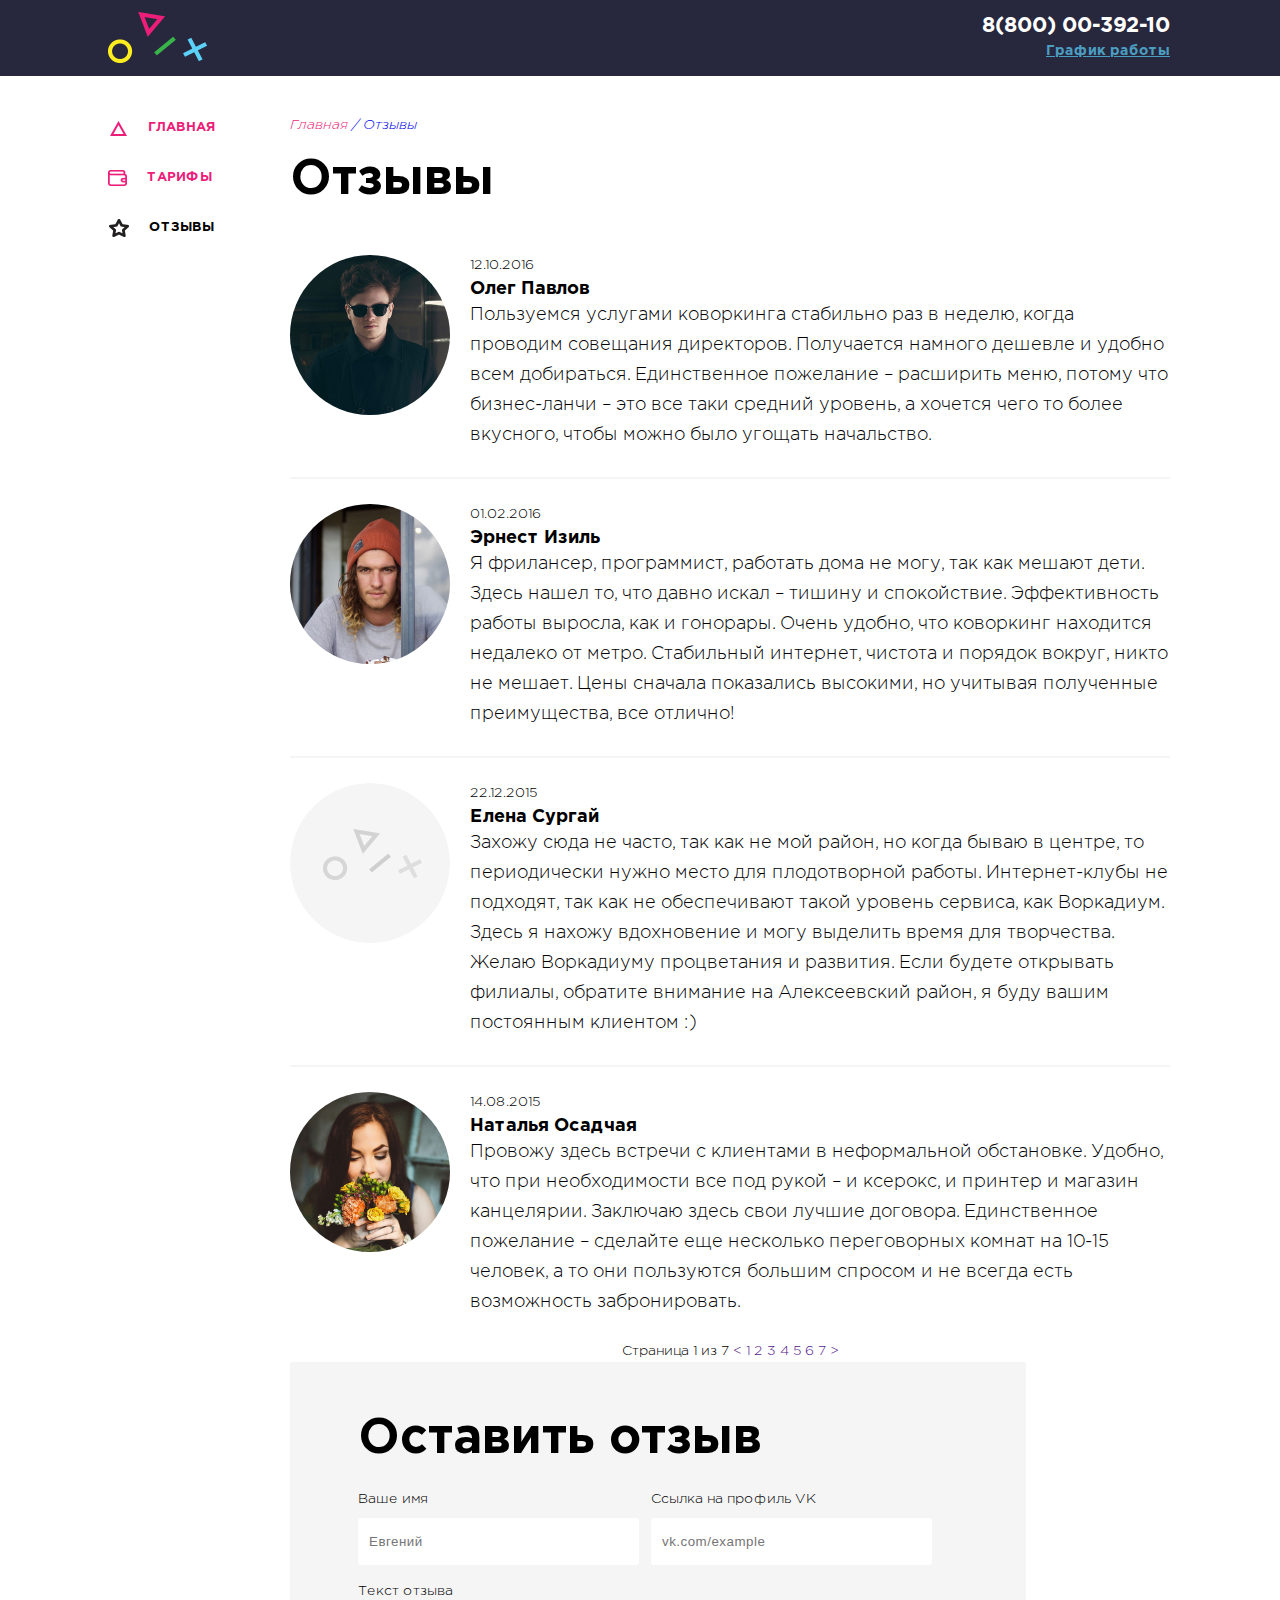
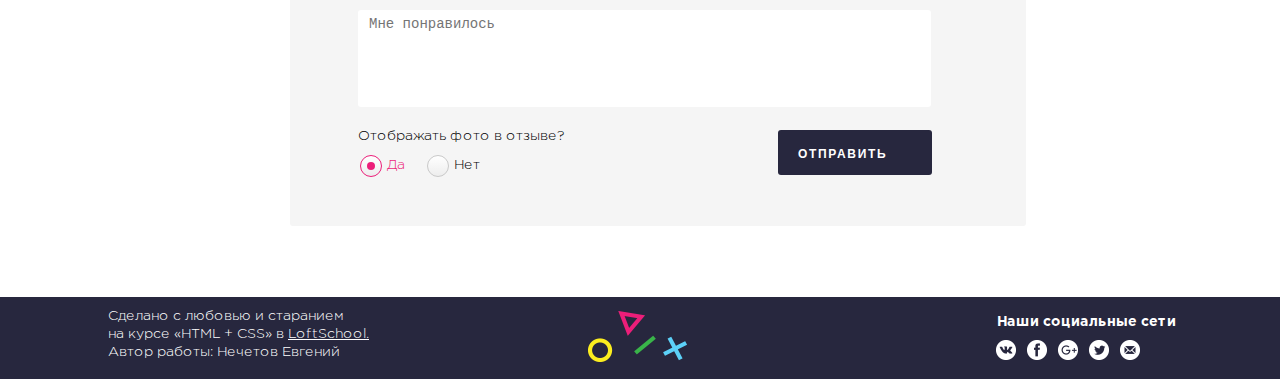
==== commit 21b859d2: "Editing big5" ====
--- a/comments.html
+++ b/comments.html
@@ -64,71 +64,71 @@
                         </ul>
                     </div>
                     <div class="main-content__user">
-                        <h1 class="main-content__main">Отзывы</h1>
+                        <h1 class="main-content__reviews">Отзывы</h1>
                         <ul class="main-content__user-nav">
-                            <li class="main-content__user-list">                                
+                            <li class="main-content__user-list clearfix">                                
                                 <img src="img/feeds/user_1.jpg" alt="" class="main-content__pic">
                                 <div class="main-content__text">
-                                    <time datetime="2016-10-12">12.10.2016</time>
+                                    <time datetime="2016-10-12" class="main-content__time">12.10.2016</time>
                                     <p class="user-name">Олег Павлов</p>
-                                    <p class="text">Пользуемся услугами коворкинга стабильно раз в неделю, когда проводим совещания директоров. Получается намного дешевле и удобно всем добираться. Единственное пожелание – расширить меню, потому что бизнес-ланчи – это все таки средний уровень, а хочется чего то более вкусного, чтобы можно было угощать начальство.</p>
+                                    <p class="user-text">Пользуемся услугами коворкинга стабильно раз в неделю, когда проводим совещания директоров. Получается намного дешевле и удобно всем добираться. Единственное пожелание – расширить меню, потому что бизнес-ланчи – это все таки средний уровень, а хочется чего то более вкусного, чтобы можно было угощать начальство.</p>
                                 </div>                                
                             </li>
-                            <li class="main-content__user-list">
+                            <li class="main-content__user-list clearfix">
                                 <img src="img/feeds/user_2.jpg" alt="" class="main-content__pic">
                                 <div class="main-content__text">
-                                    <time datetime="2016-02-01">01.02.2016</time>
-                                    <p class="user-name">Олег Павлов</p>
-                                    <p class="text">Я фрилансер, программист, работать дома не могу, так как мешают дети. Здесь нашел то, что давно искал – тишину и спокойствие. Эффективность работы выросла, как и гонорары. Очень удобно, что коворкинг находится недалеко от метро. Стабильный интернет, чистота и порядок вокруг, никто не мешает. Цены сначала показались высокими, но учитывая полученные преимущества, все отлично!</p>
-                                </div>
-                            </li>
-                            <li class="main-content__user-list">
+                                    <time datetime="2016-02-01" class="main-content__time">01.02.2016</time>
+                                    <p class="user-name">Эрнест Изиль</p>
+                                    <p class="user-text">Я фрилансер, программист, работать дома не могу, так как мешают дети. Здесь нашел то, что давно искал – тишину и спокойствие. Эффективность работы выросла, как и гонорары. Очень удобно, что коворкинг находится недалеко от метро. Стабильный интернет, чистота и порядок вокруг, никто не мешает. Цены сначала показались высокими, но учитывая полученные преимущества, все отлично!</p>
+                                </div>
+                            </li>
+                            <li class="main-content__user-list clearfix">
                                 <img src="img/feeds/user_no.png" alt="" class="main-content__pic">
                                 <div class="main-content__text">
-                                    <time datetime="2015-12-22">22.12.2015</time>
-                                    <p class="user-name">Олег Павлов</p>
-                                    <p class="text">Захожу сюда не часто, так как не мой район, но когда бываю в центре, то периодически нужно место для плодотворной работы. Интернет-клубы не подходят, так как не обеспечивают такой уровень сервиса, как Воркадиум. Здесь я нахожу вдохновение и могу выделить время для творчества. Желаю Воркадиуму процветания и развития. Если будете открывать филиалы, обратите внимание на Алексеевский район, я буду вашим постоянным клиентом :)</p>
-                                </div>
-                            </li>
-                            <li class="main-content__user-list">
+                                    <time datetime="2015-12-22" class="main-content__time">22.12.2015</time>
+                                    <p class="user-name">Елена Сургай</p>
+                                    <p class="user-text">Захожу сюда не часто, так как не мой район, но когда бываю в центре, то периодически нужно место для плодотворной работы. Интернет-клубы не подходят, так как не обеспечивают такой уровень сервиса, как Воркадиум. Здесь я нахожу вдохновение и могу выделить время для творчества. Желаю Воркадиуму процветания и развития. Если будете открывать филиалы, обратите внимание на Алексеевский район, я буду вашим постоянным клиентом :)</p>
+                                </div>
+                            </li>
+                            <li class="main-content__user-list clearfix">
                                 <img src="img/feeds/user_3.jpg" alt="" class="main-content__pic">
                                 <div class="main-content__text">
-                                    <time datetime="2015-08-14">14.08.2015</time>
-                                    <p class="user-name">Олег Павлов</p>
-                                    <p class="text">Провожу здесь встречи с клиентами в неформальной обстановке. Удобно, что при необходимости все под рукой – и ксерокс, и принтер и магазин канцелярии. Заключаю здесь свои лучшие договора. Единственное пожелание – сделайте еще несколько переговорных комнат на 10-15 человек, а то они пользуются большим спросом и не всегда есть возможность забронировать.</p>
-                                </div>
-                            </li>
-                        </ul>
-                    </div>
-                    <div class="main-pages">
-                        <span class="main-pages__number">Страница 1 из 7</span>
-                        <ul class="main-pages__nav">
-                            <li class="main-pages__list">
-                                <a class="main-pages__link" href=""><</a>
-                            </li>
-                            <li class="main-pages__list">
-                                <a class="main-pages__link" href="">1</a>
-                            </li>
-                            <li class="main-pages__list">
-                                <a class="main-pages__link" href="">2</a>
-                            </li>
-                            <li class="main-pages__list">
-                                <a class="main-pages__link" href="">3</a>
-                            </li>
-                            <li class="main-pages__list">
-                                <a class="main-pages__link" href="">4</a>
-                            </li>
-                            <li class="main-pages__list">
-                                <a class="main-pages__link" href="">5</a>
-                            </li>
-                            <li class="main-pages__list">
-                                <a class="main-pages__link" href="">6</a>
-                            </li>
-                            <li class="main-pages__list">
-                                <a class="main-pages__link" href="">7</a>
-                            </li>
-                            <li class="main-pages__list">
-                                <a class="main-pages__link" href="">></a>
+                                    <time datetime="2015-08-14" class="main-content__time">14.08.2015</time>
+                                    <p class="user-name">Наталья Осадчая</p>
+                                    <p class="user-text">Провожу здесь встречи с клиентами в неформальной обстановке. Удобно, что при необходимости все под рукой – и ксерокс, и принтер и магазин канцелярии. Заключаю здесь свои лучшие договора. Единственное пожелание – сделайте еще несколько переговорных комнат на 10-15 человек, а то они пользуются большим спросом и не всегда есть возможность забронировать.</p>
+                                </div>
+                            </li>
+                        </ul>
+                    </div>
+                    <div class="main-numbering">
+                        <span class="main-numbering__number">Страница 1 из 7</span>
+                        <ul class="main-numbering__nav">
+                            <li class="main-numbering__list">
+                                <a class="main-numbering__link" href=""><</a>
+                            </li>
+                            <li class="main-numbering__list">
+                                <a class="main-numbering__link" href="">1</a>
+                            </li>
+                            <li class="main-numbering__list">
+                                <a class="main-numbering__link" href="">2</a>
+                            </li>
+                            <li class="main-numbering__list">
+                                <a class="main-numbering__link" href="">3</a>
+                            </li>
+                            <li class="main-numbering__list">
+                                <a class="main-numbering__link" href="">4</a>
+                            </li>
+                            <li class="main-numbering__list">
+                                <a class="main-numbering__link" href="">5</a>
+                            </li>
+                            <li class="main-numbering__list">
+                                <a class="main-numbering__link" href="">6</a>
+                            </li>
+                            <li class="main-numbering__list">
+                                <a class="main-numbering__link" href="">7</a>
+                            </li>
+                            <li class="main-numbering__list">
+                                <a class="main-numbering__link" href="">></a>
                             </li>
                         </ul>
                     </div>
@@ -184,10 +184,10 @@
         <footer class="footer">
             <div class="container clearfix">
                 <div class="footer-left">
-                    Сделанно с любовью и старанием<br>
-                    на курсе "HTML + CSS" в
-                    <a href="https://loftschool.com/" class="footer-left__link">LoftSchool.</a><br>
-                    Автор работы: <strong class="footer-left__autor">Нечетов Евгений</strong>
+                    <div class="footer-left_position">Сделано с любовью и старанием</div>
+                    <div class="footer-left_position">на курсе «HTML + CSS» в
+                    <a href="https://loftschool.com/" class="footer-left__link">LoftSchool.</a></div>
+                    <div class="footer-left_position">Автор работы: <strong class="footer-left__autor">Нечетов Евгений</strong></div>
                 </div>
                 <div class="footer-logo">
                     <a href="" class="footer-logo__link">
--- a/css/main.css
+++ b/css/main.css
@@ -106,7 +106,7 @@
   float: left;
   width: 99px;
   height: 51px;
-  padding: 10px 10px 10px 15px;
+  padding: 12px 10px 10px 18px;
 }
 
 .header-contacts {
@@ -122,13 +122,14 @@
   display: block;
   font-weight: bold;
   color: white;
-  font-size: 22px;
+  font-size: 21px;
   text-decoration: none;
 }
 
 .header__schedule {
   color: #5dd1f8;
   opacity: .7;
+  font-weight: bold;
 }
 
 /***main***/
@@ -138,8 +139,8 @@
 .sidebar {
   width: 180px;
   float: left;
-  margin-left: 19px;
-  margin-top: 40px;
+  margin-left: 18px;
+  margin-top: 43px;
 }
 
 .nav-menu {
@@ -161,11 +162,15 @@
 
 .nav-menu__icon {
   display: inline-block;
+  vertical-align: middle;
 }
 
 .nav-menu__text {
-  padding-left: 10px;
-  display: inline-block;
+  padding-left: 16px;
+  display: inline-block;
+  font-weight: bold;
+  font-size: 13px;
+  vertical-align: middle;
 }
 
 .nav-menu__link:hover .nav-menu__icon-main {
@@ -182,7 +187,7 @@
 
 .nav-menu__icon-main {
   background: url('../img/icons/main_icon_red.png') 50% 50% no-repeat;
-  width: 18px;
+  width: 20px;
   height: 15px;
 }
 
@@ -195,7 +200,7 @@
 .nav-menu__icon-feed {
   background: url('../img/icons/feed_icon_red.png') 50% 50% no-repeat;
   width: 21px;
-  height: 19px;
+  height: 18px;
 }
 
 .nav-menu__icon-main.activ {
@@ -239,9 +244,9 @@
 
 .page-image__text {
   position: absolute;
-  top: 149px;
-  left: 65px;
-  font-size: 40px;
+  top: 143px;
+  left: 64px;
+  font-size: 49px;
   font-weight: bold;
   text-transform: uppercase;
   color: #ffffff;
@@ -274,18 +279,51 @@
   background-blend-mode: luminosity;
   }
 
-.page-text {
-  width: 700px;
-}
-
-.page-text__list {
-  padding-left: 35px;
-}
-
 .page-image__before:hover:before {
   opacity: 1;
   }
 
+.page-text {
+  width: 700px;
+  line-height: 30px;
+  font-size: 18px;
+  margin-top: 20px;
+}
+
+.page-text__services {
+  margin-top: 8px;
+  font-size: 18px;
+  line-height: 30px;
+}
+
+.page-text__list {
+  padding-left: 35px;
+  margin-top: 7px;
+}
+
+.page-text__list-item {
+  padding-bottom: 5px;
+}
+
+.page-text__main {
+  background: #27273e;
+  color: #ffffff;
+  margin-top: 21px;
+  margin-bottom: 70px;
+}
+
+.page-text__description {
+  margin-left: 30px;
+  padding: 12px 10px 11px 0px;
+  font-size: 18px;
+  line-height: 30px;
+}
+
+.page-text__description-pink {
+  color: #ec1e79;
+  font-weight: bold;
+}
+
 /***Partners***/
 
 
@@ -296,21 +334,22 @@
 .partners__title {
   font-size: 49px;
   font-weight: bold;
+  text-transform: uppercase;
 }
 
 .partners__list {
   padding-top: 52px;
-  margin-left: -4px;
-  margin-bottom: 6px;
+  margin-left: -2px;
+  margin-bottom: 11px;
 }
 
 .partners__item {
   vertical-align: middle;
   display: inline-table;
   text-align: center;
-  width: 168px;
-  margin-right: 92px;
-  margin-bottom: 54px;
+  width: 150px;
+  margin-right: 114px;
+  margin-bottom: 47px;
 }
 
 .partners__item:nth-child(3n) {
@@ -335,6 +374,7 @@
   margin: 0 auto;
   background: #27273e;
   color: #ffffff;
+  padding-bottom: 10px;
 }
 
 .footer-left {
@@ -342,28 +382,30 @@
   display: inline-block;
   vertical-align: top;
   font-size: 14px;
-  padding-right: 220px;
-  padding-left: 20px;
+  line-height: 18px;
+  padding-right: 206px;
+  padding-left: 18px;
   padding-top: 10px;
 }
 
 .footer-right__social {
   font-weight: bold;
-  padding-top: 10px;
+  padding-top: 16px;
+  padding-left: 8px;
   
 }
 
 .footer-logo {
-  width: 120px;
-  display: inline-block;
-  padding-top: 10px;
+  width: 100px;
+  display: inline-block;
+  padding-top: 14px;
   vertical-align: top;
 }
 
 .footer-right {
   width: 200px;
   display: inline-block;
-  padding-left: 250px;
+  padding-left: 297px;
   vertical-align: top;
 }
 
@@ -436,12 +478,57 @@
 
 /***comments.html***/
 
+
+/****main-content****/
+
 .main-comments {
   padding-top: 40px;
 }
 
 .main-pages {
   text-align: center;
+}
+
+.main-content__reviews {
+  font-size: 49px;
+  margin-top: 10px;
+}
+
+.main-content__user-nav {
+  margin-top: 40px;
+}
+
+.main-content__pic {
+  display: block;
+  float: left;
+}
+
+.main-content__time {
+  /*position: relative;
+  bottom: 5px;*/
+  display: block;
+  margin-bottom: 5px;
+  line-height: 21px;
+}
+
+.user-name {
+  /*position: relative;
+  bottom: 5px;*/
+  font-weight: bold;
+  font-size: 18px;
+  margin-top: -2px;
+  line-height: 21px;
+}
+
+.user-text {
+  font-size: 18px;
+  line-height: 30px;
+}
+
+.main-content__text {
+  float: left;
+  margin-left: 20px;
+  width: 700px;
 }
 
 .main-pages__number {
@@ -480,21 +567,32 @@
   border-bottom: 2px solid #f5f5f5;
 }
 
-.main-pages__number {
-  display: inline-block;
-}
-
-.main-pages__nav {
+.main-content__user-list:last-child {
+    border-bottom: 0; 
+    padding-bottom: 0;
+}
+
+/****Numbering****/
+
+.main-numbering {
+  text-align: center;
+}
+
+.main-numbering__number {
+  display: inline-block;
+}
+
+.main-numbering__nav {
   list-style: none;
   display: inline-block;
   vertical-align: top;
 }
 
-.main-pages__list {
-  display: inline-block;
-}
-
-.main-pages__link {
+.main-numbering__list {
+  display: inline-block;
+}
+
+.main-numbering__link {
   display: inline-block;
   text-decoration: none;
 }
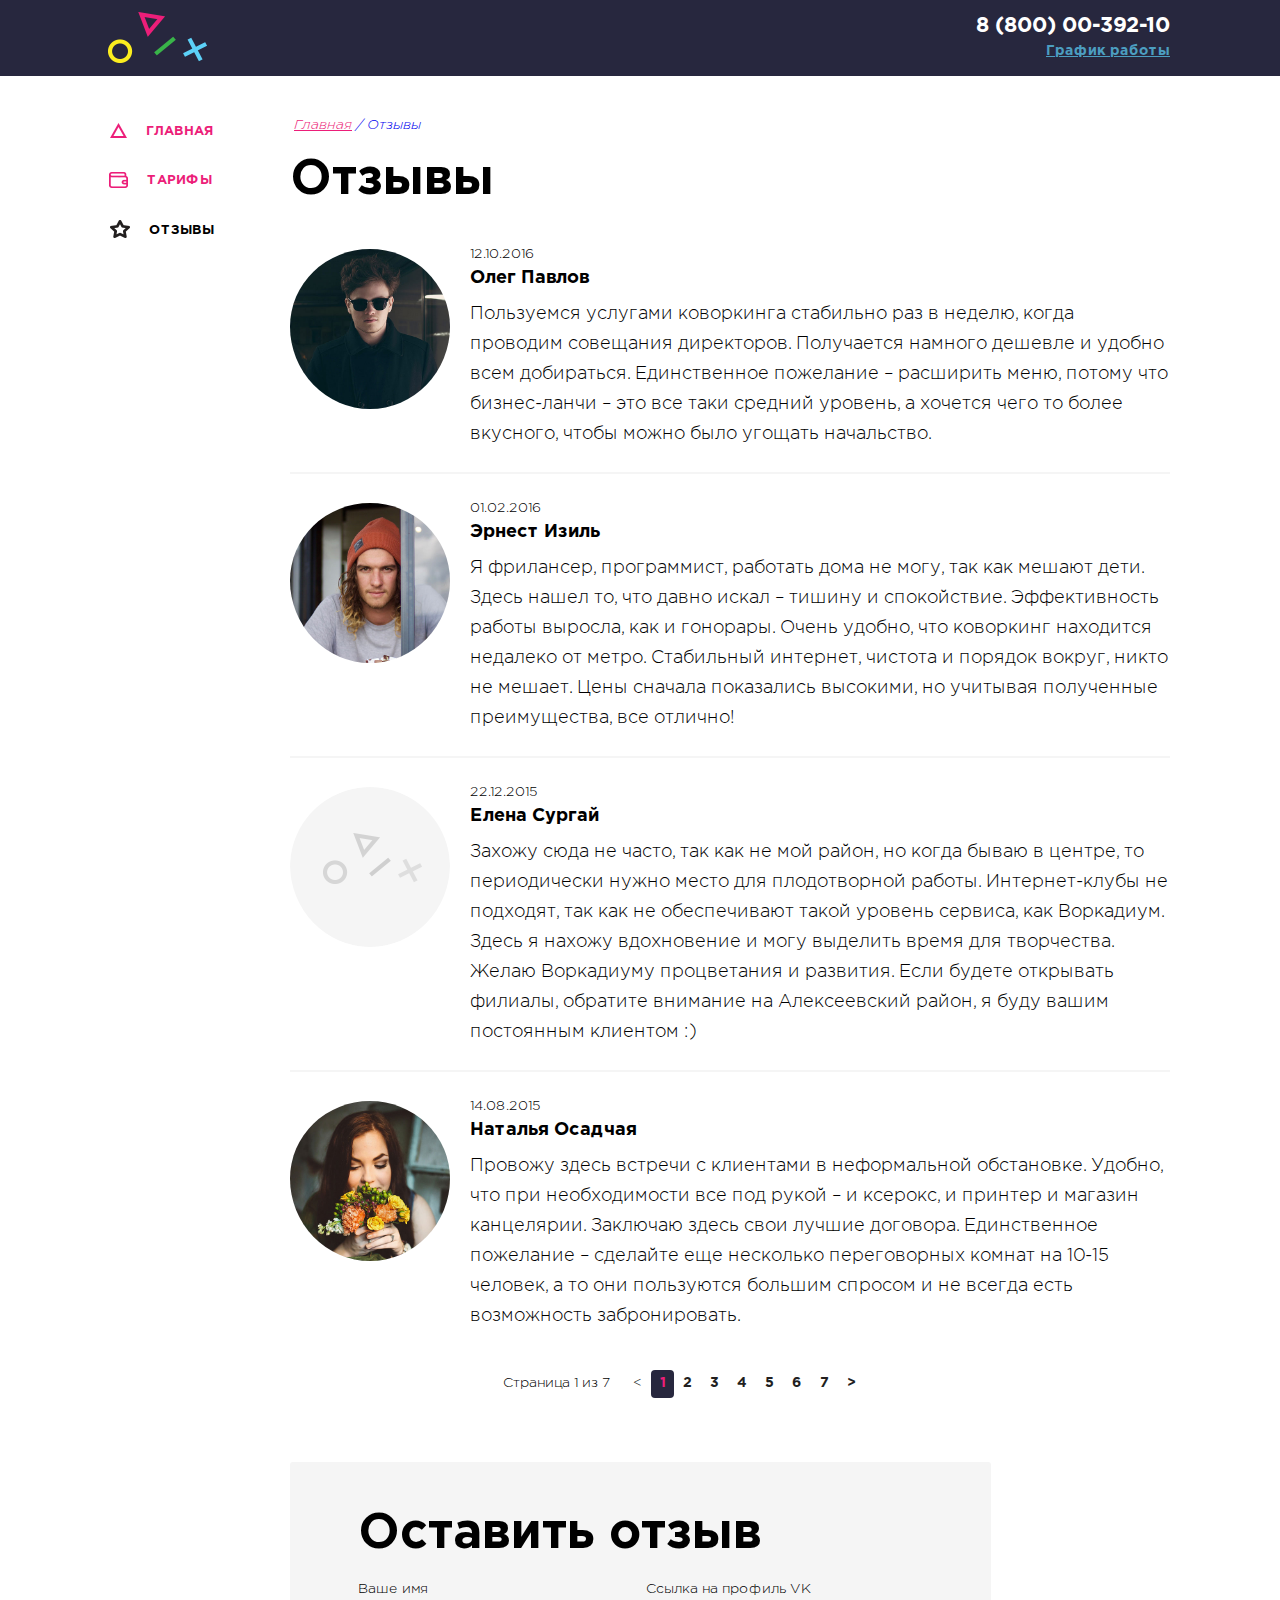
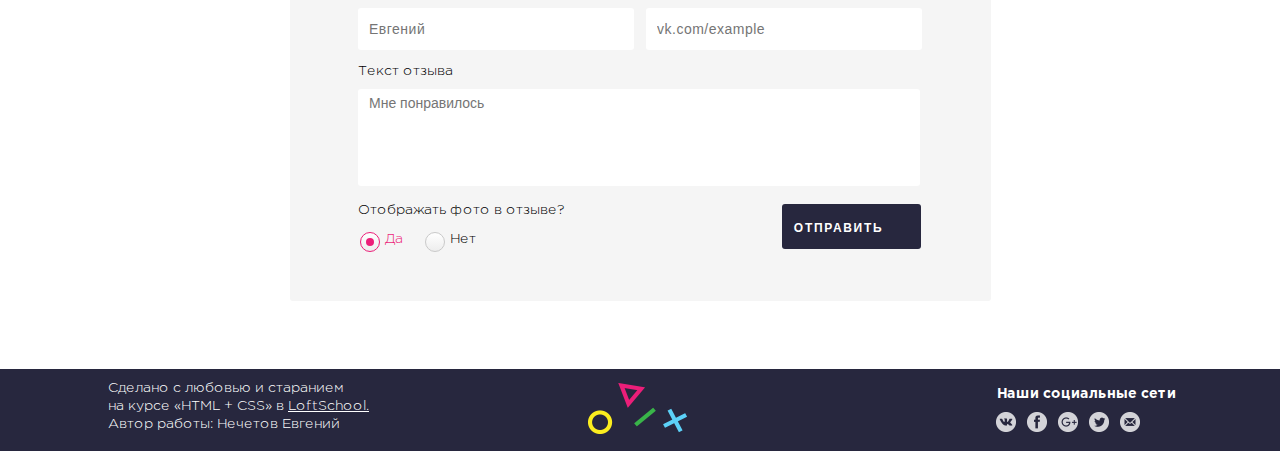
==== commit 4991843f: "Editing big6" ====
--- a/comments.html
+++ b/comments.html
@@ -4,6 +4,7 @@
     <meta charset="UTF-8">
     <title>Отзывы</title>
     <link rel="stylesheet" href="css/main.css">
+    <link rel="stylesheet" href="css/normalize.css">
 </head>
 <body>
     <div class="wrapper">
@@ -17,11 +18,13 @@
                     </a>
                 </div>
                 <div class="header-contacts">
-                    <a href="tel:88000039210" class="header__phone">8(800) 00-392-10</a>
+                    <a href="tel:88000039210" class="header__phone">8 (800) 00-392-10</a>
                     <a href="#" class="header__schedule">График работы</a>
                 </div>
             </div>
         </header>
+
+        <!--section-->
         <section class="page">
             <div class="container clearfix">
 
@@ -36,7 +39,7 @@
                                 </a>
                             </li>
                             <li class="nav-menu__item">
-                                <a href="" class="nav-menu__link">
+                                <a href="prices.html" class="nav-menu__link">
                                     <div class="nav-menu__icon nav-menu__icon-wallet"></div>
                                     <div class="nav-menu__text">Тарифы</div>
                                 </a>
@@ -101,34 +104,34 @@
                         </ul>
                     </div>
                     <div class="main-numbering">
-                        <span class="main-numbering__number">Страница 1 из 7</span>
-                        <ul class="main-numbering__nav">
-                            <li class="main-numbering__list">
-                                <a class="main-numbering__link" href=""><</a>
-                            </li>
-                            <li class="main-numbering__list">
-                                <a class="main-numbering__link" href="">1</a>
-                            </li>
-                            <li class="main-numbering__list">
+                        <div class="main-numbering__number">Страница 1 из 7</div>
+                        <ul class="main-numbering__nav main-numbering__position">
+                            <li class="main-numbering__list font-normal">
+                                <a class="main-numbering__link main-numbering__link-prev" href="">&lt;</a>
+                            </li>
+                            <li class="main-numbering__list font-normal">
+                                <a class="main-numbering__link main-numbering__link-activ" href="">1</a>
+                            </li>
+                            <li class="main-numbering__list font-normal">
                                 <a class="main-numbering__link" href="">2</a>
                             </li>
-                            <li class="main-numbering__list">
+                            <li class="main-numbering__list font-normal">
                                 <a class="main-numbering__link" href="">3</a>
                             </li>
-                            <li class="main-numbering__list">
+                            <li class="main-numbering__list font-normal">
                                 <a class="main-numbering__link" href="">4</a>
                             </li>
-                            <li class="main-numbering__list">
+                            <li class="main-numbering__list font-normal">
                                 <a class="main-numbering__link" href="">5</a>
                             </li>
-                            <li class="main-numbering__list">
+                            <li class="main-numbering__list font-normal">
                                 <a class="main-numbering__link" href="">6</a>
                             </li>
-                            <li class="main-numbering__list">
+                            <li class="main-numbering__list font-normal">
                                 <a class="main-numbering__link" href="">7</a>
                             </li>
-                            <li class="main-numbering__list">
-                                <a class="main-numbering__link" href="">></a>
+                            <li class="main-numbering__list font-normal">
+                                <a class="main-numbering__link" href="">&gt;</a>
                             </li>
                         </ul>
                     </div>
@@ -181,6 +184,8 @@
                 </main>
             </div>
         </section>
+
+        <!--footer-->
         <footer class="footer">
             <div class="container clearfix">
                 <div class="footer-left">
--- a/css/main.css
+++ b/css/main.css
@@ -137,9 +137,9 @@
 /****Sidebar****/
 
 .sidebar {
-  width: 180px;
+  width: 160px;
   float: left;
-  margin-left: 18px;
+  margin-left: 19px;
   margin-top: 43px;
 }
 
@@ -148,7 +148,7 @@
 }
 
 .nav-menu__item {
-  margin-bottom: 30px;
+  margin-bottom: 27px;
 }
 
 .nav-menu__item:last-child {
@@ -166,7 +166,8 @@
 }
 
 .nav-menu__text {
-  padding-left: 16px;
+  padding-top: 4px;
+  padding-left: 15px;
   display: inline-block;
   font-weight: bold;
   font-size: 13px;
@@ -187,7 +188,7 @@
 
 .nav-menu__icon-main {
   background: url('../img/icons/main_icon_red.png') 50% 50% no-repeat;
-  width: 20px;
+  width: 18px;
   height: 15px;
 }
 
@@ -209,10 +210,16 @@
   height: 15px;
 }
 
+.nav-menu__icon-wallet.activ {
+  background: url('../img/icons/wallet_icon_black.png') 50% 50% no-repeat;
+  width: 19px;
+  height: 16px;
+}
+
 .nav-menu__icon-feed.activ {
   background: url('../img/icons/feed_icon_black.png') 50% 50% no-repeat;
   width: 21px;
-  height: 19px;
+  height: 18px;
 }
 
 .nav-menu__link:hover .nav-menu__text {
@@ -244,8 +251,8 @@
 
 .page-image__text {
   position: absolute;
-  top: 143px;
-  left: 64px;
+  top: 109px;
+  left: 65px;
   font-size: 49px;
   font-weight: bold;
   text-transform: uppercase;
@@ -436,42 +443,52 @@
 
 .footer-right__vk {
   background: url('../img/icons/vk.png');
+  opacity: .8;
 }
 
 .footer-right__facebook {
   background: url('../img/icons/facebook.png');
+  opacity: .8;
 }
 
 .footer-right__google {
   background: url('../img/icons/google.png');
+  opacity: .8;
 }
 
 .footer-right__twitter {
   background: url('../img/icons/twitter.png');
+  opacity: .8;
 }
 
 .footer-right__mail {
   background: url('../img/icons/mail.png');
+  opacity: .8;
 }
 
 .footer-right__vk:hover.footer-social__icon {
   background-image: url('../img/icons/vk_red.png');
+  opacity: 1;
 }
 
 .footer-right__facebook:hover.footer-social__icon {
   background-image: url('../img/icons/facebook_red.png');
+  opacity: 1;
 }
 
 .footer-right__google:hover.footer-social__icon {
   background-image: url('../img/icons/google_red.png');
+  opacity: 1;
 }
 
 .footer-right__twitter:hover.footer-social__icon {
   background-image: url('../img/icons/twitter_red.png');
+  opacity: 1;
 }
 
 .footer-right__mail:hover.footer-social__icon {
   background-image: url('../img/icons/mail_red.png');
+  opacity: 1;
 }
 
 
@@ -488,6 +505,10 @@
 .main-pages {
   text-align: center;
 }
+
+.main-content__other {
+  padding-right: 10px;
+} 
 
 .main-content__reviews {
   font-size: 49px;
@@ -495,25 +516,16 @@
 }
 
 .main-content__user-nav {
-  margin-top: 40px;
-}
-
-.main-content__pic {
-  display: block;
-  float: left;
+  margin-top: -4px;
 }
 
 .main-content__time {
-  /*position: relative;
-  bottom: 5px;*/
   display: block;
   margin-bottom: 5px;
   line-height: 21px;
 }
 
 .user-name {
-  /*position: relative;
-  bottom: 5px;*/
   font-weight: bold;
   font-size: 18px;
   margin-top: -2px;
@@ -523,6 +535,7 @@
 .user-text {
   font-size: 18px;
   line-height: 30px;
+  padding-top: 10px;
 }
 
 .main-content__text {
@@ -546,13 +559,17 @@
 
 .main-content__link.activ {
   color: #ec1e79;
+  text-decoration: underline;
 }
 
 .main-content__pic {
+  display: block;
+  float: left;
   width: 160px;
   height: 160px;
   border-radius: 50%;
   overflow: hidden;
+  padding-top: 5px;
 }
 
 .text-input:focus {
@@ -562,8 +579,8 @@
 
 .main-content__user-list {
   list-style: none;
-  margin-bottom: 25px;
-  padding-bottom: 27px;
+  margin-bottom: 24px;
+  padding-bottom: 23px;
   border-bottom: 2px solid #f5f5f5;
 }
 
@@ -574,48 +591,76 @@
 
 /****Numbering****/
 
+
 .main-numbering {
+  margin-top: 40px;
   text-align: center;
-}
-
-.main-numbering__number {
-  display: inline-block;
+  margin-bottom: 64px;
+  margin-right: 92px;
+}
+
+.main-numbering__number, .main-numbering__nav, .main-numbering__list {
+  display: inline-block;
+}
+
+.main-numbering__position {
+  margin-left: 10px;
+  margin-top: -1px;
 }
 
 .main-numbering__nav {
-  list-style: none;
-  display: inline-block;
-  vertical-align: top;
-}
-
-.main-numbering__list {
-  display: inline-block;
+  font-size: 0;
 }
 
 .main-numbering__link {
   display: inline-block;
   text-decoration: none;
+  font-weight: bold;
+  font-size: 14px;
+  color: #221f1f;
+  padding: 4px 9px;
+}
+
+.main-numbering__link:hover {
+  border-radius: 4px;
+  background: #27273e;
+  color: #ec1e79;
+}
+
+.main-numbering__link-prev {
+  cursor: default;
+  pointer-events: none;
+  font-weight: normal;
+  text-decoration: none;
+}
+
+.main-numbering__link-activ {
+  border-radius: 4px;
+  background: #27273e;
+  color: #ec1e79;
+  pointer-events: none;
+  cursor: default;
 }
 
 /****Form****/
 
 .form {
-  width: 600px;
+  width: 564px;
   background: #f5f5f5;
   border-radius: 3px;
-  padding: 43px 68px 49px;
-  margin-bottom: 71px;
+  padding: 38px 69px 49px 68px;
+  margin-bottom: 68px;
 }
 
 .form__title {
     font-size: 49px;
     font-weight: 600;
-    margin-bottom: 15px;
+    margin-bottom: 10px;
 }
 
 .form__row {
     width: 100%;
-    margin-bottom: 13px;
+    margin-bottom: 8px;
 }
 
 .form__cell {
@@ -631,8 +676,8 @@
 }
 
 .form__input {
-    width: 269px;
-    height: 45px;
+    width: 264px;
+    height: 40px;
     border-radius: 3px;
     border: 1px solid transparent;
     padding-left: 10px;
@@ -649,7 +694,7 @@
 }
 
 .form__comment {
-    width: 561px;
+    width: 550px;
     height: 90px;
     border-radius: 3px;
     font-size: 14px;
@@ -675,7 +720,7 @@
 
 .form__button-right {
     float: left;
-    width: 50%;
+    width: 48%;
     text-align: right;
     padding-top: 3px;
     padding-right: 2px;
@@ -695,8 +740,8 @@
 
 .form__radio_fake {
     display: inline-block;
-    width: 20px;
-    height: 20px;
+    width: 18px;
+    height: 18px;
     border-radius: 50%;
     background-image: linear-gradient(to top, #ededed 0%, #ffffff 100%);
     border: 1px solid #c9c9c9;
@@ -717,8 +762,8 @@
     background-color: #ec1e79;
     border-radius: 50%;
     position: absolute;
-    top: 6px;
-    left: 6px;
+    top: 5px;
+    left: 5px;
 }
 
 .form__radio-btn:checked + .form__radio_fake + .form__radio-title{
@@ -732,7 +777,7 @@
 }
 
 .form__btn {
-    width: 154px;
+    width: 139px;
     height: 45px;
     border: none;
     border-radius: 3px;
@@ -771,3 +816,81 @@
 .form__btn:hover .btn__img {
     background-image: url("../img/icons/btn_img_blue.png");
 }
+
+
+/****prices.html****/
+
+/*main content*/
+
+.main-content__other, 
+.prices {
+  margin-left: 4px;
+}
+
+.main-content__prices {
+  width: 880px;
+  float: right;
+  margin-right: 24px;
+}
+
+.main-prices {
+  padding-top: 40px;
+}
+
+.main-content__rates {
+  box-sizing: border-box;
+}
+
+.main-content__rates-image {
+  margin-bottom: 25px;
+}
+
+.main-content__rates-list {
+  list-style: none;
+  display: inline-block;
+  width: 250px;
+  max-width: 250px;
+  margin-right: 35px;
+  margin-bottom: 45px;
+  vertical-align: top;
+  position: relative;
+}
+
+.main-content__rates-variant {
+  text-transform: uppercase;
+  font-weight: 700;
+  font-size: 24px;
+  color: #5dd1f8;
+  position: absolute;
+  top: 61px;
+  left: 62px;
+  text-align: center;
+  display: inline-block;
+}
+
+.main-content__rates-caption {
+  text-align: center;
+  font-weight: 700;
+  font-size: 18px;
+  line-height: 21px;
+  margin-bottom: 18px;
+}
+
+.main-content__rates-text {
+  text-align: center;
+}
+
+.main-content__rates-red {
+  display: block;
+  color: #ec1e79;
+}
+
+.main-content__rates-vip {
+  top: 30px;
+  left: 10px;
+}
+
+.main-content__rates-conversation {
+  left: 20px;
+}
+
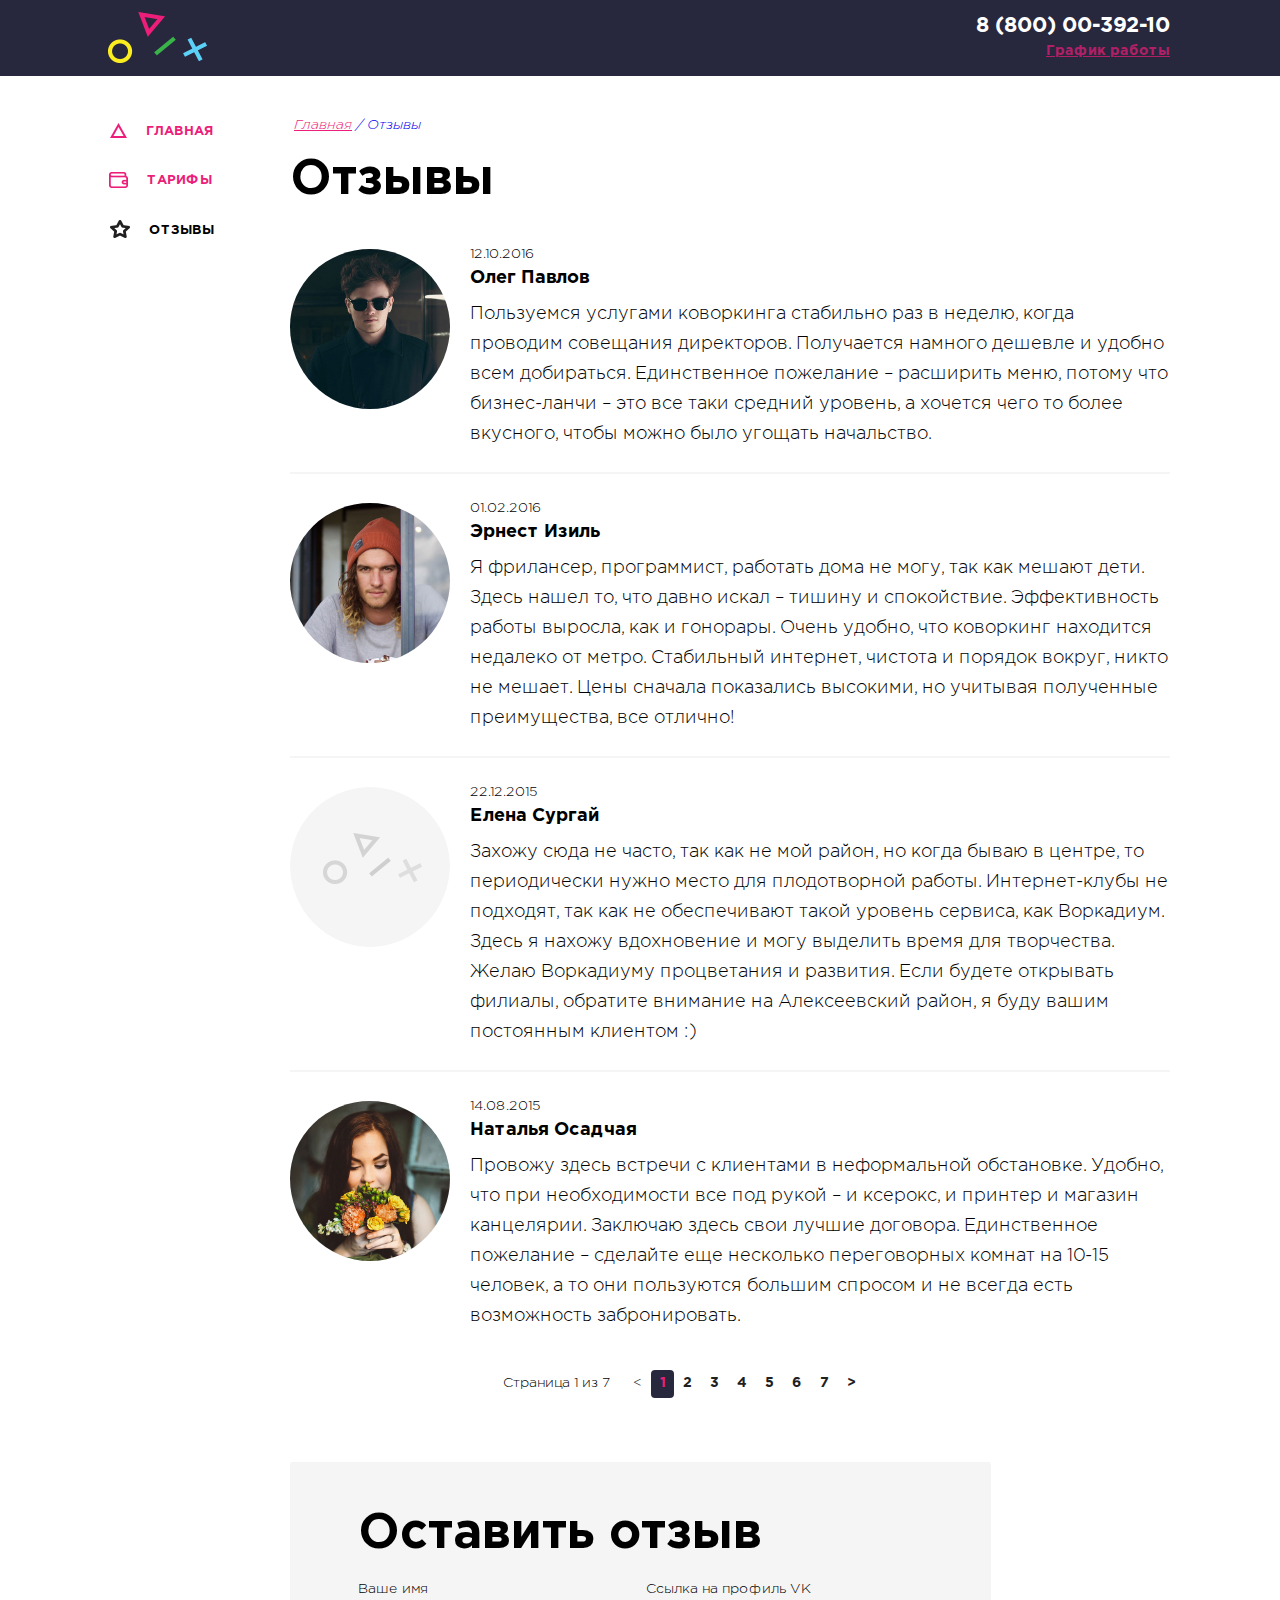
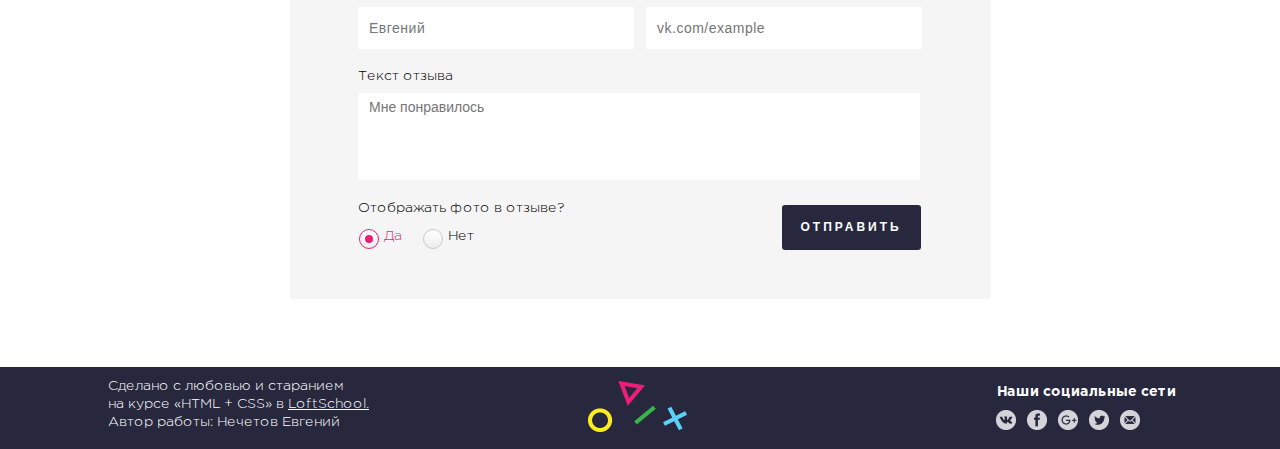
==== commit d6c750ef: "Editing big7" ====
--- a/comments.html
+++ b/comments.html
@@ -175,7 +175,6 @@
                                 <div class="form__button-right">
                                     <button class="form__btn text_bold">
                                         <div class="btn__text">Отправить</div>
-                                        <div class="btn__img btn__img_position "></div>
                                     </button>
                                 </div>
                             </div>
--- a/css/main.css
+++ b/css/main.css
@@ -127,10 +127,17 @@
 }
 
 .header__schedule {
-  color: #5dd1f8;
+  color: #ec1e79;
   opacity: .7;
   font-weight: bold;
 }
+
+.header__schedule:hover {
+  color: #7faad4;
+  opacity: .7;
+  font-weight: bold;
+}
+
 
 /***main***/
 
@@ -264,11 +271,11 @@
   position: relative;
   width: 878px;
   height: 354px;
-  background: url('../img/bg/bg1.jpg');
+  background: url('../img/bg/bg1-blue.jpg');
   transition: all .5s;
 }
 
-.page-image__backgraund:before {
+/*.page-image__backgraund:before {
   content: '';
   display: block;      
   position: absolute;
@@ -288,7 +295,7 @@
 
 .page-image__before:hover:before {
   opacity: 1;
-  }
+  }*/
 
 .page-text {
   width: 700px;
@@ -660,7 +667,7 @@
 
 .form__row {
     width: 100%;
-    margin-bottom: 8px;
+    margin-bottom: 12px;
 }
 
 .form__cell {
@@ -672,7 +679,7 @@
 }
 
 .form__title-text {
-    margin-bottom: 8px;
+    margin-bottom: 7px;
 }
 
 .form__input {
@@ -690,12 +697,12 @@
 
 .form__label-textarea {
     display: inline-block;
-    padding-top: 4px;
+    padding-top: 6px;
 }
 
 .form__comment {
     width: 550px;
-    height: 90px;
+    height: 80px;
     border-radius: 3px;
     font-size: 14px;
     resize: none;
@@ -722,16 +729,16 @@
     float: left;
     width: 48%;
     text-align: right;
-    padding-top: 3px;
+    padding-top: 6px;
     padding-right: 2px;
 }
 
 .form__controls-title {
-    margin-bottom: 9px;
+    margin-bottom: 8px;
 }
 
 .form__radio{
-    padding-left: 2px;
+    padding-left: 1px;
 }
 
 .form__radio-btn {
@@ -791,20 +798,8 @@
     font-size: 12px;
     font-weight: 700;
     text-transform: uppercase;
-    letter-spacing: 1.7px;
+    letter-spacing: 3px;
     display: inline-block;
-}
-
-.btn__img_position {
-    margin-left: 10px;
-}
-
-.btn__img {
-    display: inline-block;
-    width: 15px;
-    height: 14px;
-    background-image: url("../img/icons/btn_img_white.png");
-    background-size: cover;
 }
 
 .form__btn:hover {
@@ -813,11 +808,6 @@
     cursor: pointer;
 }
 
-.form__btn:hover .btn__img {
-    background-image: url("../img/icons/btn_img_blue.png");
-}
-
-
 /****prices.html****/
 
 /*main content*/
@@ -839,10 +829,11 @@
 
 .main-content__rates {
   box-sizing: border-box;
+  margin-bottom: 33px;
 }
 
 .main-content__rates-image {
-  margin-bottom: 25px;
+  margin-bottom: 19px;
 }
 
 .main-content__rates-list {
@@ -850,10 +841,17 @@
   display: inline-block;
   width: 250px;
   max-width: 250px;
-  margin-right: 35px;
-  margin-bottom: 45px;
+  margin-left: 5px;
+  margin-right: 49px;
+  margin-bottom: 40px;
   vertical-align: top;
   position: relative;
+}
+
+.main-content__rates-list:nth-child(3),
+.main-content__rates-list:nth-child(6) {
+  margin-right: 0px;
+  margin-left: -2px;
 }
 
 .main-content__rates-variant {
@@ -863,7 +861,7 @@
   color: #5dd1f8;
   position: absolute;
   top: 61px;
-  left: 62px;
+  left: 73px;
   text-align: center;
   display: inline-block;
 }
@@ -873,11 +871,13 @@
   font-weight: 700;
   font-size: 18px;
   line-height: 21px;
-  margin-bottom: 18px;
+  margin-bottom: 11px;
 }
 
 .main-content__rates-text {
   text-align: center;
+  font-size: 14px;
+  line-height: 21px;
 }
 
 .main-content__rates-red {
@@ -885,8 +885,13 @@
   color: #ec1e79;
 }
 
-.main-content__rates-vip {
-  top: 30px;
+.main-content__rates-vipone {
+  top: 24px;
+  left: 39px;
+}
+
+.main-content__rates-viptwo {
+  top: 23px;
   left: 10px;
 }
 
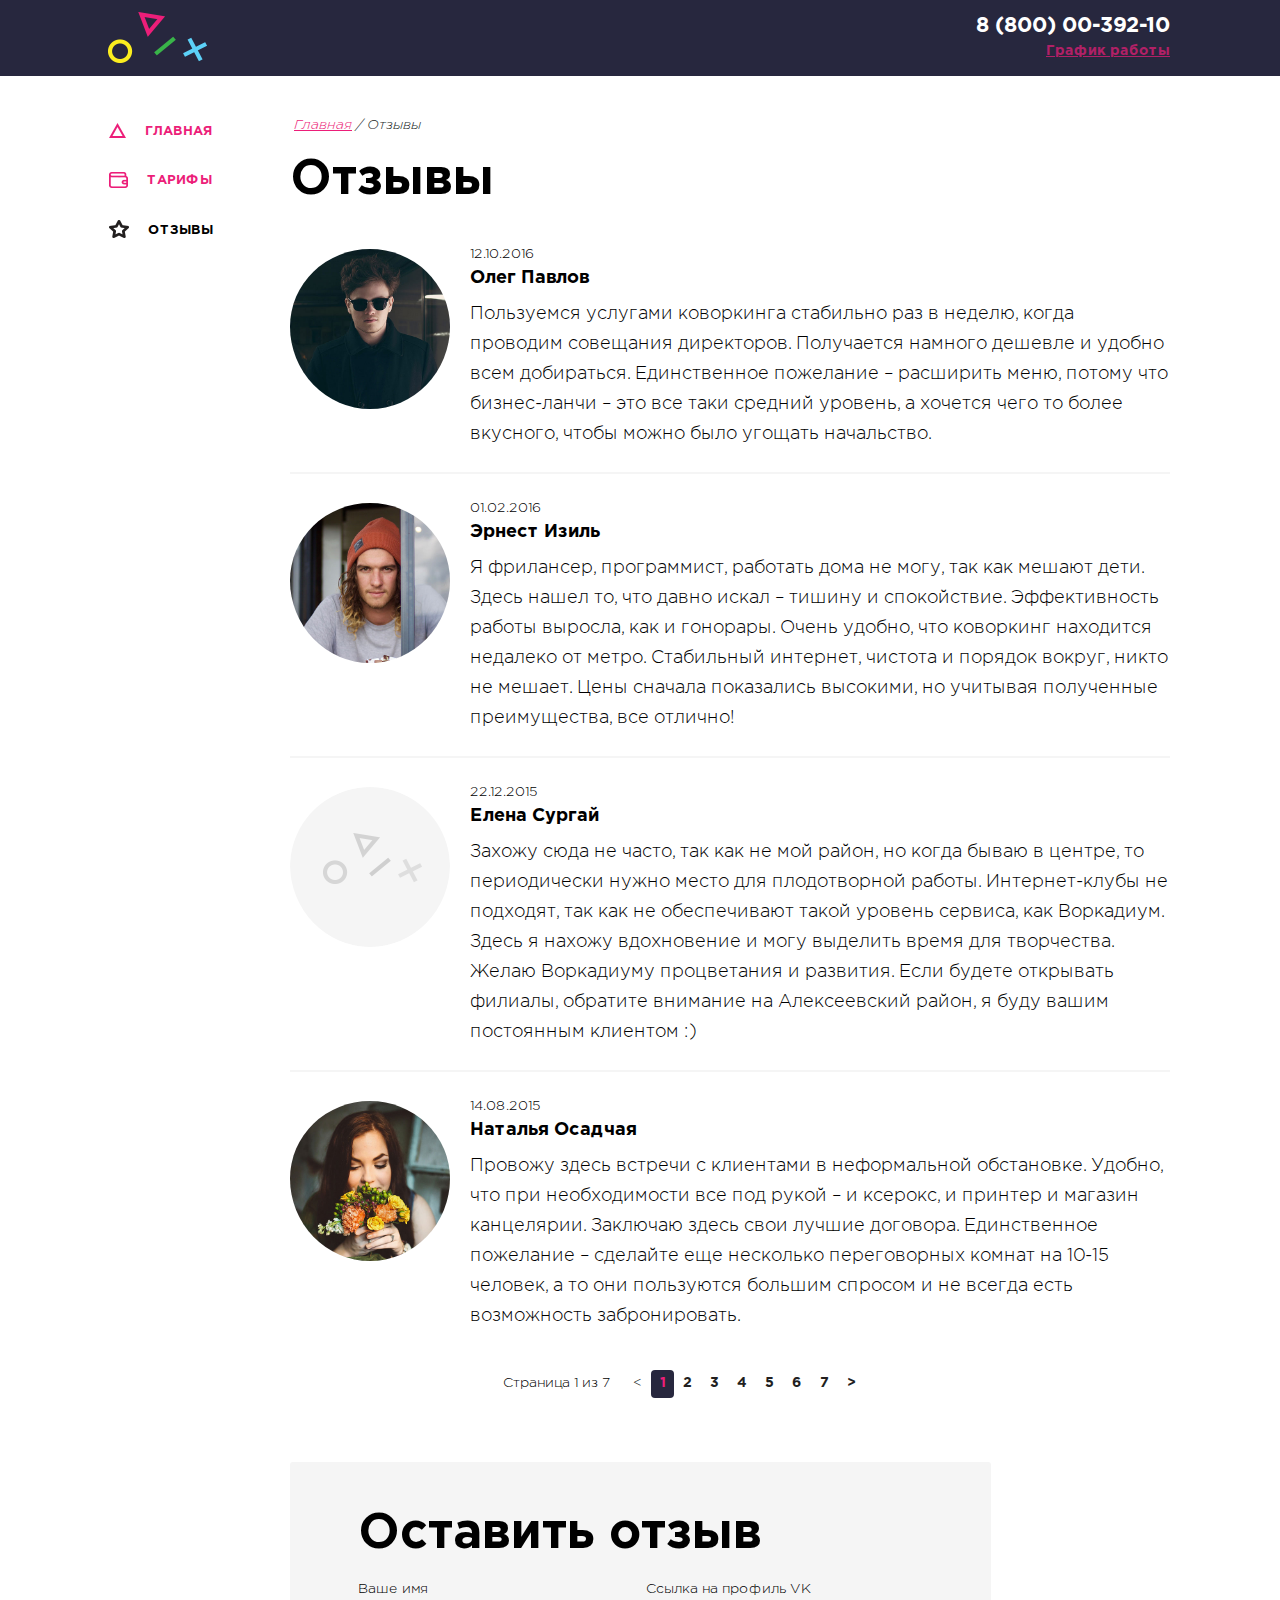
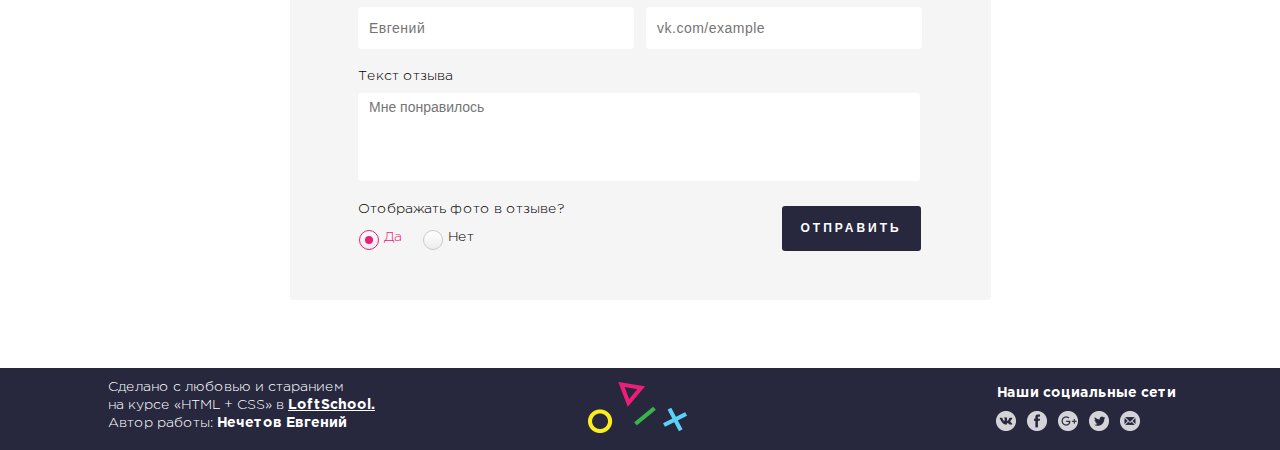
==== commit f001a546: "Editing master1" ====
--- a/comments.html
+++ b/comments.html
@@ -5,6 +5,7 @@
     <title>Отзывы</title>
     <link rel="stylesheet" href="css/main.css">
     <link rel="stylesheet" href="css/normalize.css">
+    <link rel="icon" type="image/x-icon" href="img/favicon.ico">
 </head>
 <body>
     <div class="wrapper">
@@ -13,13 +14,19 @@
         <header class="header">
             <div class="container clearfix">
                 <div class="header-logo">
-                    <a class="header-link" href="workadium.html">
-                        <img class="header-image" src="img/logo/logo_fig.png" alt="">
+                    <a class="header-logo__link" href="workadium.html">
+                        <img class="header-logo__image" src="img/logo/logo_fig.png" alt="">
                     </a>
                 </div>
                 <div class="header-contacts">
-                    <a href="tel:88000039210" class="header__phone">8 (800) 00-392-10</a>
-                    <a href="#" class="header__schedule">График работы</a>
+                    <a href="tel:88000039210" class="header-contacts__phone">8 (800) 00-392-10</a>
+                    <div class="header-contacts__box">
+                        <a href="#" class="header-contacts__schedule">График работы</a>
+                        <div class="header-contacts__dropdown">
+                            <div class="header-contacts__time">пн-вс: 09:00-20:00</div>
+                            <div class="header-contacts__dinner">обед: 14:00-14:30</div>
+                        </div>
+                    </div>
                 </div>
             </div>
         </header>
@@ -34,20 +41,20 @@
                         <ul class="nav-menu">
                             <li class="nav-menu__item">
                                 <a href="workadium.html" class="nav-menu__link">
-                                    <div class="nav-menu__icon nav-menu__icon-main"></div>
+                                    <div class="nav-menu__sprite nav-menu__icon nav-menu__icon-main"></div>
                                     <div class="nav-menu__text">Главная</div>
                                 </a>
                             </li>
                             <li class="nav-menu__item">
                                 <a href="prices.html" class="nav-menu__link">
-                                    <div class="nav-menu__icon nav-menu__icon-wallet"></div>
+                                    <div class="nav-menu__sprite nav-menu__icon nav-menu__icon-wallet"></div>
                                     <div class="nav-menu__text">Тарифы</div>
                                 </a>
                             </li>
                             <li class="nav-menu__item">
-                                <a href="comments.html" class="nav-menu__link">
-                                    <div class="nav-menu__icon nav-menu__icon-feed activ"></div>
-                                    <div class="nav-menu__text activ">Отзывы</div>
+                                <a href="comments.html" class="nav-menu__link-activ">
+                                    <div class="nav-menu__sprite nav-menu__icon nav-menu__icon-feed"></div>
+                                    <div class="nav-menu__text">Отзывы</div>
                                 </a>
                             </li>
                         </ul>
@@ -59,10 +66,10 @@
                     <div class="main-content__other">
                         <ul class="main-content__nav">
                             <li class="main-content__list">
-                                <a href="workadium.html" class="main-content__link activ">Главная</a>
+                                <a href="workadium.html" class="main-content__link main-content__link-activ">Главная</a>
                             </li>
                             <li class="main-content__list">
-                                <a href="comments.html" class="main-content__link">/ Отзывы</a>
+                                <a href="#" class="main-content__link main-content__link-passiv">/ Отзывы</a>
                             </li>
                         </ul>
                     </div>
@@ -135,6 +142,9 @@
                             </li>
                         </ul>
                     </div>
+
+                    <!-- ***Form*** -->
+
                     <div class="form">
                         <h2 class="form__title">Оставить отзыв</h2>
                         <form class="form__fields" action="" method="post">
@@ -162,19 +172,19 @@
                                     <div class="form__controls-radio">
                                         <label class="form__radio">
                                             <input class="form__radio-btn" type="radio" name="photo" checked="">
-                                            <div class="form__radio_fake"></div>
+                                            <div class="form__radio-fake"></div>
                                             <div class="form__radio-title">Да</div>
                                         </label>
                                         <label class="form__radio">
                                             <input class="form__radio-btn" type="radio" name="photo">
-                                            <div class="form__radio_fake"></div>
+                                            <div class="form__radio-fake"></div>
                                             <div class="form__radio-title">Нет</div>
                                         </label>
                                     </div>
                                 </div>
                                 <div class="form__button-right">
                                     <button class="form__btn text_bold">
-                                        <div class="btn__text">Отправить</div>
+                                        <div class="form__text">Отправить</div>
                                     </button>
                                 </div>
                             </div>
@@ -185,6 +195,7 @@
         </section>
 
         <!--footer-->
+
         <footer class="footer">
             <div class="container clearfix">
                 <div class="footer-left">
@@ -195,35 +206,35 @@
                 </div>
                 <div class="footer-logo">
                     <a href="" class="footer-logo__link">
-                        <img src="img/logo/logo_fig.png" alt="" class="logo">
+                        <img src="img/logo/logo_fig.png" alt="" class="footer-logo__image">
                     </a>
                 </div> 
                 <div class="footer-right">
                     <div class="footer-right__social">Наши социальные сети</div>
                     <ul class="footer-right__menu">
-                        <li class="footer-right__link">
-                            <a href="" class="footer-social__link">
-                                <div class="footer-social__icon footer-right__vk"></div>
-                            </a>
-                        </li>
-                        <li class="footer-right__link">
-                            <a href="" class="footer-social__link">
-                                <div class="footer-social__icon footer-right__facebook"></div>
-                            </a>
-                        </li>
-                        <li class="footer-right__link">
-                            <a href="" class="footer-social__link">
-                                <div  class="footer-social__icon footer-right__google"></div>
-                            </a>
-                        </li>
-                        <li class="footer-right__link">
-                            <a href="" class="footer-social__link">
-                                <div class="footer-social__icon footer-right__twitter"></div>
-                            </a>
-                        </li>
-                        <li class="footer-right__link">
-                            <a href="" class="footer-social__link">
-                                <div class="footer-social__icon footer-right__mail"></div>
+                        <li class="footer-right__item">
+                            <a href="" class="footer-right__link">
+                                <div class="footer-right__sprite footer-right__vk"></div>
+                            </a>
+                        </li>
+                        <li class="footer-right__item">
+                            <a href="" class="footer-right__link">
+                                <div class="footer-right__sprite footer-right__facebook"></div>
+                            </a>
+                        </li>
+                        <li class="footer-right__item">
+                            <a href="" class="footer-right__link">
+                                <div  class="footer-right__sprite footer-right__google"></div>
+                            </a>
+                        </li>
+                        <li class="footer-right__item">
+                            <a href="" class="footer-right__link">
+                                <div class="footer-right__sprite footer-right__twitter"></div>
+                            </a>
+                        </li>
+                        <li class="footer-right__item">
+                            <a href="" class="footer-right__link">
+                                <div class="footer-right__sprite footer-right__mail"></div>
                             </a>
                         </li>
                     </ul>
--- a/css/main.css
+++ b/css/main.css
@@ -24,6 +24,11 @@
   padding: 0;
 }
 
+html, body {
+  width: 100%;
+  height: 100%;
+}
+
 body {
   font-family: 'Gotham';
   font-weight: 300;
@@ -32,14 +37,15 @@
 }
 
 .clearfix::after {
-    content: "";
-    display: table;
-    clear: both;
+  content: "";
+  display: table;
+  clear: both;
 }
 
 .wrapper {
   position: relative;
 }
+
 
 .container {
     width: 1100px;
@@ -47,59 +53,64 @@
 }
 
 /*index.html*/
+
+.wrapper-button {
+  padding: 15px 20px;
+  display: block;
+  text-align: center;
+  font-size: 14px;
+  color: #ec1e79;
+  text-transform: uppercase;
+  text-decoration: none;
+  font-weight: bold;
+  border: 4px solid #ec1e79;
+}
+
+.wrapper-button:hover {
+  color: #fff;
+  background: #ec1e79;
+}
+
 .wrapper-intro {
-  background: url('../img/bg/bg-main.jpg') no-repeat;
+  background: url('../img/bg/bg-main.jpg') center center no-repeat;
   background-size: cover;
-  position:fixed;
-  top:0;
-  left:0; 
-  width:100%;
-  height:100%;
-}
-
-.wrapper-intro__logo {
-  width: 200px;
-  height: 130px;
-  padding-top: 350px;
+  height: 100%;
+  text-align: center;
+  min-width: initial;
+  position: relative;
+}
+
+.wrapper-intro:before {
+  /*content: "";*/
+  display: inline-block;
+  height: 100%;
+  width: 0;
+  vertical-align: middle;
+}
+
+.wrapper-welcome {
+  width: 190px;
+  display: inline-block;
+  vertical-align: middle;
+  position: absolute;
+  top: 50%;
+  left: 50%;
+  transform: translate(-50%, -50%);
+  -webkit-transform: translate(-50%, -50%);
+}
+
+.wrapper-image {
+	margin-bottom: 30px;
+}
+
+/***workadium.html***/
+
+/***header***/
+
+.header {
+  height: 76px;
   margin: 0 auto;
-  text-align: center;
-}
-
-.wrapper-intro__button {
-  text-align: center;
-	width: 200px;
-	margin: 0 auto;
-}
-
-.wrapper-intro__link {
-  position: relative;
-	top: 30px;
-	display:block;
-  padding-top: 15px;
-	width: 182px;
-	height: 30px;
-	border: 5px solid #ec1e79;
-	margin: 0px auto;
-	font-weight: bold;
-	font-size: 14px;
-  text-decoration: none;
-	text-transform: uppercase;
-	color: #ec1e79;
-}
-
-.wrapper-intro__link:hover {
-  background-color: #ec1e79;
-	color: white;
-}
-
-/***workadium.html***/
-
-/***header***/
-
-.header {
-    height: 76px;
-    margin: 0 auto;
-    background: #27273e;
+  background: #27273e;
 }
 
 .header-logo {
@@ -111,14 +122,11 @@
 
 .header-contacts {
   margin: 12px 20px 12px 20px;
-}
-
-.header-contacts {
   float: right;
-    text-align: right;
-}
-
-.header__phone {
+  text-align: right;
+}
+
+.header-contacts__phone {
   display: block;
   font-weight: bold;
   color: white;
@@ -126,16 +134,74 @@
   text-decoration: none;
 }
 
-.header__schedule {
+.header-contacts__schedule {
   color: #ec1e79;
   opacity: .7;
   font-weight: bold;
-}
-
-.header__schedule:hover {
+  position: relative;
+}
+
+.header-contacts__schedule:hover {
   color: #7faad4;
   opacity: .7;
   font-weight: bold;
+}
+
+
+/* ****dropdown**** */
+
+.header-contacts__box {
+  position: relative;
+}
+
+.header-contacts__box:hover .header-contacts__dropdown {
+  display: block;
+}
+
+.header-contacts__dropdown {
+  margin-top: 17px;
+  padding: 15px 10px;
+  box-shadow: 0px 0px 10px 0px rgba(23, 57, 117, 0.55);
+  background-color: #f7fdff;
+  border-radius: 5px 0 5px 5px;
+  text-align: left;
+  position: absolute;
+  right: 2px;
+  top: 120%;
+  z-index: 10;
+  display: none;
+}
+
+.header-contacts__dropdown::after {
+  content: "";
+  display: block;
+  position: absolute;
+  height: 25px;
+  left: 0;
+  right: 0;
+  top: -25px;
+}
+
+.header-contacts__dropdown::before {
+  content: "";
+  display: block;
+  border: 11px solid transparent;
+  border-top-width: 0;
+  border-bottom-color: #f7fdff;
+  position: absolute;
+  top: -11px;
+  right: 0;
+}
+
+.header-contacts__time {
+  font-size: 14px;
+  font-weight: bold;
+  color: #ec1e79;
+}
+
+.header-contacts__dinner {
+  font-size: 14px;
+  color: #221f1f;
 }
 
 
@@ -159,7 +225,7 @@
 }
 
 .nav-menu__item:last-child {
-    margin-bottom: 0;
+  margin-bottom: 0;
 }
 
 .nav-menu__link {
@@ -181,58 +247,69 @@
   vertical-align: middle;
 }
 
+.nav-menu__sprite {
+  background-image: url('../img/icons/spritesheet.png');
+  background-repeat: no-repeat;
+  display: inline-block;
+}
+
 .nav-menu__link:hover .nav-menu__icon-main {
-  background-image: url('../img/icons/main_icon_black.png');
+  width: 17px;
+  height: 15px;
+  background-position: -10px -48px;
 }
 
 .nav-menu__link:hover .nav-menu__icon-wallet {
-  background-image: url('../img/icons/wallet_icon_black.png');
-}
-
-.nav-menu__link:hover .nav-menu__icon-feed {
-  background-image: url('../img/icons/feed_icon_black.png');
-}
-
-.nav-menu__icon-main {
-  background: url('../img/icons/main_icon_red.png') 50% 50% no-repeat;
-  width: 18px;
-  height: 15px;
-}
-
-.nav-menu__icon-wallet {
-  background: url('../img/icons/wallet_icon_red.png') 50% 50% no-repeat;
   width: 19px;
   height: 16px;
-}
-
-.nav-menu__icon-feed {
-  background: url('../img/icons/feed_icon_red.png') 50% 50% no-repeat;
-  width: 21px;
+  background-position: -90px -10px;
+}
+
+.nav-menu__link:hover .nav-menu__icon-feed {
+  width: 20px;
   height: 18px;
-}
-
-.nav-menu__icon-main.activ {
-  background: url('../img/icons/main_icon_black.png') 50% 50% no-repeat;
-  width: 18px;
+  background-position: -10px -10px;
+}
+
+.nav-menu__icon-main {
+  width: 17px;
   height: 15px;
-}
-
-.nav-menu__icon-wallet.activ {
-  background: url('../img/icons/wallet_icon_black.png') 50% 50% no-repeat;
+  background-position: -47px -48px;
+}
+
+.nav-menu__icon-wallet {
   width: 19px;
   height: 16px;
-}
-
-.nav-menu__icon-feed.activ {
-  background: url('../img/icons/feed_icon_black.png') 50% 50% no-repeat;
-  width: 21px;
+  background-position: -90px -46px;
+}
+
+.nav-menu__icon-feed {
+  width: 20px;
   height: 18px;
+  background-position: -50px -10px;
+}
+
+.nav-menu__link-activ .nav-menu__icon-main {
+  width: 17px;
+  height: 15px;
+  background-position: -10px -48px;
+}
+
+.nav-menu__link-activ .nav-menu__icon-wallet {
+  width: 19px;
+  height: 16px;
+  background-position: -90px -10px;
+}
+
+.nav-menu__link-activ .nav-menu__icon-feed {
+  width: 20px;
+  height: 18px;
+  background-position: -10px -10px;
 }
 
 .nav-menu__link:hover .nav-menu__text {
   color: #221f1f;
 }
-
 
 .nav-menu__text {
   color: #ec1e79;
@@ -240,8 +317,18 @@
   font-weight: bold;
 }
 
+.nav-menu__link-activ .nav-menu__text {
+  color: black;
+}
+
+.nav-menu__icon,
 .activ {
-  color: black;
+  cursor: default;
+}
+
+.nav-menu__link-activ {
+  cursor: default;
+  text-decoration: none;
 }
 
 /***main content***/
@@ -272,30 +359,9 @@
   width: 878px;
   height: 354px;
   background: url('../img/bg/bg1-blue.jpg');
-  transition: all .5s;
-}
-
-/*.page-image__backgraund:before {
-  content: '';
-  display: block;      
-  position: absolute;
-  top:0;
-  left:0;
-  right:0;
-  bottom: 0;
-  background: url('../img/bg/bg1.jpg');
-  opacity: 0;
-  transition: all .5s;
-}
-
-.page-image__luminosity {
-  background-color: #5dd1f8;
-  background-blend-mode: luminosity;
-  }
-
-.page-image__before:hover:before {
-  opacity: 1;
-  }*/
+  background-repeat: no-repeat;
+  background-position: 0% 0%;
+}
 
 .page-text {
   width: 700px;
@@ -367,13 +433,14 @@
 }
 
 .partners__item:nth-child(3n) {
-    margin-right: 0;
+  margin-right: 0;
 }
 
 .partners__link {
-    filter: grayscale(100%);
-    vertical-align: middle;
-    display: table-cell;
+  filter: grayscale(100%);
+  vertical-align: middle;
+  display: table-cell;
+  transition: 2s;
 
 }
 
@@ -416,6 +483,10 @@
   vertical-align: top;
 }
 
+.footer-logo__link {
+  display: inline-block;
+}
+
 .footer-right {
   width: 200px;
   display: inline-block;
@@ -430,72 +501,96 @@
 
 .footer-left__link {
   color: #ffffff;
+  font-weight: bold;
+}
+
+.footer-left__autor {
+  font-weight: bold;
+}
+
+.footer-right__item {
+  display: inline-block;
+  margin-left: 7px;
 }
 
 .footer-right__link {
-  display: inline-block;
-  margin-left: 7px;
-}
-
-.footer-social__link {
   display: inline;
 }
 
-.footer-social__icon {
-  background-position: 50% 50%;
-	background-repeat: no-repeat;
-	width: 20px;
-	height: 20px;
+.footer-right__sprite {
+  background-image: url('../img/icons/spritesheet-social.png');
+  background-repeat: no-repeat;
+  display: inline-block;
 }
 
 .footer-right__vk {
-  background: url('../img/icons/vk.png');
+  width: 20px;
+  height: 20px;
+  background-position: -330px -10px;
   opacity: .8;
 }
 
 .footer-right__facebook {
-  background: url('../img/icons/facebook.png');
+  width: 20px;
+  height: 20px;
+  background-position: -10px -10px;
   opacity: .8;
 }
 
 .footer-right__google {
-  background: url('../img/icons/google.png');
+  width: 20px;
+  height: 20px;
+  background-position: -90px -10px;
   opacity: .8;
 }
 
 .footer-right__twitter {
-  background: url('../img/icons/twitter.png');
+  width: 20px;
+  height: 20px;
+  background-position: -250px -10px;
   opacity: .8;
 }
 
 .footer-right__mail {
-  background: url('../img/icons/mail.png');
+  width: 20px;
+  height: 20px;
+  background-position: -170px -10px;
   opacity: .8;
 }
 
-.footer-right__vk:hover.footer-social__icon {
-  background-image: url('../img/icons/vk_red.png');
-  opacity: 1;
-}
-
-.footer-right__facebook:hover.footer-social__icon {
-  background-image: url('../img/icons/facebook_red.png');
-  opacity: 1;
-}
-
-.footer-right__google:hover.footer-social__icon {
-  background-image: url('../img/icons/google_red.png');
-  opacity: 1;
-}
-
-.footer-right__twitter:hover.footer-social__icon {
-  background-image: url('../img/icons/twitter_red.png');
-  opacity: 1;
-}
-
-.footer-right__mail:hover.footer-social__icon {
-  background-image: url('../img/icons/mail_red.png');
-  opacity: 1;
+.footer-right__vk:hover.footer-right__sprite {
+  width: 20px;
+  height: 20px;
+  background-position: -370px -10px;
+  opacity: .8;
+}
+
+.footer-right__facebook:hover.footer-right__sprite {
+  width: 20px;
+  height: 20px;
+  background-position: -50px -10px;
+  opacity: .8;
+}
+
+.footer-right__google:hover.footer-right__sprite {
+  width: 20px;
+  height: 20px;
+  background-position: -130px -10px;
+  opacity: .8;
+}
+
+.footer-right__twitter:hover.footer-right__sprite {
+  width: 20px;
+  height: 20px;
+  background-position: -290px -10px;
+  opacity: .8;
+}
+
+.footer-right__mail:hover.footer-right__sprite {
+  width: 20px;
+  height: 20px;
+  background-position: -210px -10px;
+  opacity: .8;
 }
 
 
@@ -562,11 +657,16 @@
 .main-content__link {
   text-decoration: none;
   font-style: italic;
-}
-
-.main-content__link.activ {
+  color: #221f1f;
+}
+
+.main-content__link-activ {
   color: #ec1e79;
   text-decoration: underline;
+}
+
+.main-content__link-passiv {
+  cursor: default;
 }
 
 .main-content__pic {
@@ -660,65 +760,66 @@
 }
 
 .form__title {
-    font-size: 49px;
-    font-weight: 600;
-    margin-bottom: 10px;
+  font-size: 49px;
+  font-weight: 600;
+  margin-bottom: 10px;
 }
 
 .form__row {
-    width: 100%;
-    margin-bottom: 12px;
+  width: 100%;
+  margin-bottom: 12px;
 }
 
 .form__cell {
-    float: left;
+  float: left;
 }
 
 .form__cell:first-child {
-    margin-right: 12px;
+  margin-right: 12px;
 }
 
 .form__title-text {
-    margin-bottom: 7px;
+  margin-bottom: 7px;
 }
 
 .form__input {
-    width: 264px;
-    height: 40px;
-    border-radius: 3px;
-    border: 1px solid transparent;
-    padding-left: 10px;
-    letter-spacing: .5px;
+  width: 254px;
+  height: 40px;
+  border-radius: 3px;
+  border: 1px solid transparent;
+  padding-left: 10px;
+  padding-right: 10px;
+  letter-spacing: .5px;
 }
 
 .form__input_position {
-    margin-top: 8px;
+  margin-top: 8px;
 }
 
 .form__label-textarea {
-    display: inline-block;
-    padding-top: 6px;
+  display: inline-block;
+  padding-top: 6px;
 }
 
 .form__comment {
-    width: 550px;
-    height: 80px;
-    border-radius: 3px;
-    font-size: 14px;
-    resize: none;
-    border: 1px solid transparent;
-    padding-top: 5px;
-    padding-left: 10px;
+  width: 540px;
+  height: 76px;
+  border-radius: 3px;
+  font-size: 14px;
+  resize: none;
+  border: 1px solid transparent;
+  padding-top: 5px;
+  padding: 5px 10px;
 }
 
 .form__input:focus, .form__comment:focus {
-    border-color: #ec1e79;
-    outline: none;
+  border-color: #ec1e79;
+  outline: none;
 }
 
 .form__controls {
-    float: left;
-    width: 49%;
+  float: left;
+  width: 49%;
 }
 
 .form__button {
@@ -726,86 +827,88 @@
 }
 
 .form__button-right {
-    float: left;
-    width: 48%;
-    text-align: right;
-    padding-top: 6px;
-    padding-right: 2px;
+  float: left;
+  width: 48%;
+  text-align: right;
+  padding-top: 6px;
+  padding-right: 2px;
 }
 
 .form__controls-title {
-    margin-bottom: 8px;
+  margin-bottom: 8px;
 }
 
 .form__radio{
-    padding-left: 1px;
+  padding-left: 1px;
+  display: inline-block;
 }
 
 .form__radio-btn {
-    display: none;
-}
-
-.form__radio_fake {
-    display: inline-block;
-    width: 18px;
-    height: 18px;
-    border-radius: 50%;
-    background-image: linear-gradient(to top, #ededed 0%, #ffffff 100%);
-    border: 1px solid #c9c9c9;
-    position: relative;
-    vertical-align: bottom;
-
-}
-
-.form__radio-btn:checked + .form__radio_fake {
-    border-color: #ec1e79;
-}
-
-.form__radio-btn:checked + .form__radio_fake:after {
-    content: '';
-    display: block;
-    width: 8px;
-    height: 8px;
-    background-color: #ec1e79;
-    border-radius: 50%;
-    position: absolute;
-    top: 5px;
-    left: 5px;
-}
-
-.form__radio-btn:checked + .form__radio_fake + .form__radio-title{
-    color: #ec1e79;
+  display: none;
+}
+
+.form__radio-fake {
+  display: inline-block;
+  width: 18px;
+  height: 18px;
+  border-radius: 50%;
+  background-image: linear-gradient(to top, #ededed 0%, #ffffff 100%);
+  border: 1px solid #c9c9c9;
+  position: relative;
+  vertical-align: bottom;
+  cursor: pointer;
+
+}
+
+.form__radio-btn:checked + .form__radio-fake {
+  border-color: #ec1e79;
+}
+
+.form__radio-btn:checked + .form__radio-fake:after {
+  content: '';
+  display: block;
+  width: 8px;
+  height: 8px;
+  background-color: #ec1e79;
+  border-radius: 50%;
+  position: absolute;
+  top: 5px;
+  left: 5px;
+}
+
+.form__radio-btn:checked + .form__radio-fake + .form__radio-title{
+  color: #ec1e79;
 }
 .form__radio-title {
-    display: inline-block;
-    vertical-align: 2px;
-    padding-left: 1px;
-    margin-right: 16px;
+  display: inline-block;
+  vertical-align: 2px;
+  padding-left: 1px;
+  margin-right: 16px;
 }
 
 .form__btn {
-    width: 139px;
-    height: 45px;
-    border: none;
-    border-radius: 3px;
-    background-color: #27273e;
-    position: relative;
-    font-size: 0;
-    color: #ffffff;
-}
-
-.btn__text {
-    font-size: 12px;
-    font-weight: 700;
-    text-transform: uppercase;
-    letter-spacing: 3px;
-    display: inline-block;
+  width: 139px;
+  height: 45px;
+  border: none;
+  border-radius: 3px;
+  background-color: #27273e;
+  position: relative;
+  font-size: 0;
+  color: #ffffff;
+}
+
+.form__text {
+  font-size: 12px;
+  font-weight: 700;
+  text-transform: uppercase;
+  letter-spacing: 3px;
+  display: inline-block;
 }
 
 .form__btn:hover {
-    background-color: #ffffff;
-    color: #ec1e79;
-    cursor: pointer;
+  background-color: #ffffff;
+  color: #ec1e79;
+  cursor: pointer;
 }
 
 /****prices.html****/
@@ -834,6 +937,7 @@
 
 .main-content__rates-image {
   margin-bottom: 19px;
+  position: relative;
 }
 
 .main-content__rates-list {
@@ -845,7 +949,6 @@
   margin-right: 49px;
   margin-bottom: 40px;
   vertical-align: top;
-  position: relative;
 }
 
 .main-content__rates-list:nth-child(3),
@@ -898,4 +1001,3 @@
 .main-content__rates-conversation {
   left: 20px;
 }
-
